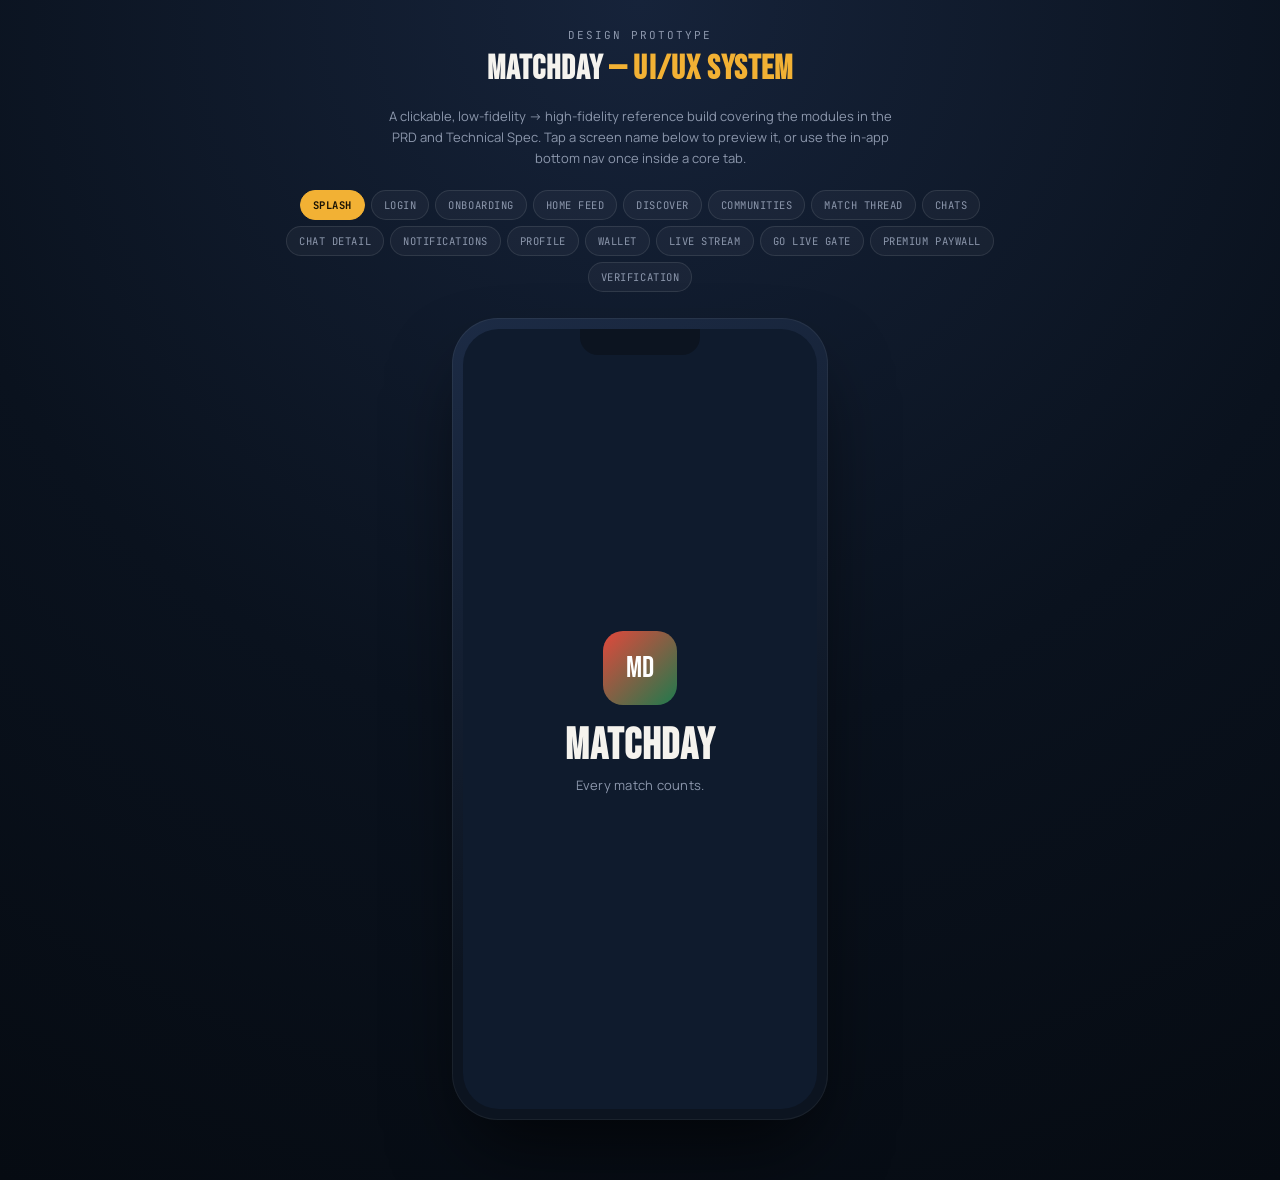
==== index.html @ 2fa208dc "new" ====
<!DOCTYPE html>
<html lang="en">
<head>
<meta charset="UTF-8">
<title>Matchday — UI/UX Prototype</title>
<link rel="stylesheet" href="style.css">

</head>
<body>

<div class="stage-label">Design Prototype</div>
<h1 class="stage-title">MATCHDAY <span>— UI/UX System</span></h1>
<p class="stage-sub">A clickable, low-fidelity → high-fidelity reference build covering the modules in the PRD and Technical Spec. Tap a screen name below to preview it, or use the in-app bottom nav once inside a core tab.</p>

<div class="navigator" id="navigator"></div>

<div class="device">
  <div class="device-screen">
    <div class="notch"></div>

    <!-- ============ SPLASH ============ -->
    <section class="screen active" id="screen-splash" style="align-items:center; justify-content:center; text-align:center;">
      <div style="display:flex;flex-direction:column;align-items:center;gap:14px;">
        <div style="width:74px;height:74px;border-radius:20px;background:linear-gradient(135deg,var(--coral),var(--turf));display:flex;align-items:center;justify-content:center;">
          <span style="font-family:'Bebas Neue';font-size:30px;color:#fff;">MD</span>
        </div>
        <h1 class="h-display" style="font-size:44px;">MATCHDAY</h1>
        <p class="muted" style="margin-top:-10px;font-size:13px;letter-spacing:.02em;">Every match counts.</p>
      </div>
    </section>

    <!-- ============ LOGIN ============ -->
    <section class="screen" id="screen-login">
      <div class="status-bar"><span>9:41</span><span>●●●●  Wi-Fi  100%</span></div>
      <div class="screen-body" style="justify-content:center;display:flex;flex-direction:column;padding-top:60px;">
        <p class="eyebrow">Welcome back</p>
        <h2 class="h-display" style="font-size:32px;margin-bottom:6px;">Log in to<br>your community.</h2>
        <p class="muted" style="font-size:13px;margin-bottom:28px;">Football, friendships, and everything in between.</p>
        <div class="card" style="padding:4px 16px;margin-bottom:12px;display:flex;align-items:center;gap:10px;">
          <span class="muted" style="font-size:13px;">Email</span>
        </div>
        <div class="card" style="padding:4px 16px;margin-bottom:20px;display:flex;align-items:center;gap:10px;">
          <span class="muted" style="font-size:13px;">Password</span>
        </div>
        <button class="btn btn-coral" style="margin-bottom:10px;">Log in</button>
        <button class="btn btn-outline" style="margin-bottom:20px;">
          <svg width="16" height="16" viewBox="0 0 24 24" fill="none"><path d="M21.6 12.23c0-.68-.06-1.36-.18-2H12v3.79h5.4a4.6 4.6 0 0 1-2 3.02v2.5h3.24c1.9-1.75 2.96-4.33 2.96-7.31z" fill="#F2B134"/><path d="M12 22c2.7 0 4.96-.9 6.6-2.44l-3.23-2.5c-.9.6-2.05.96-3.37.96-2.6 0-4.8-1.75-5.58-4.1H3.07v2.58A10 10 0 0 0 12 22z" fill="#eee"/></svg>
          Continue with Google
        </button>
        <p class="muted" style="text-align:center;font-size:12.5px;">New here? <span style="color:var(--gold);font-weight:700;">Create an account</span></p>
      </div>
    </section>

    <!-- ============ ONBOARDING ============ -->
    <section class="screen" id="screen-onboarding">
      <div class="status-bar"><span>9:41</span><span>●●●●  Wi-Fi  100%</span></div>
      <div class="top-header">
        <div style="display:flex;gap:4px;">
          <div style="width:34px;height:3px;border-radius:2px;background:var(--gold);"></div>
          <div style="width:34px;height:3px;border-radius:2px;background:var(--gold);"></div>
          <div style="width:34px;height:3px;border-radius:2px;background:var(--line-strong);"></div>
          <div style="width:34px;height:3px;border-radius:2px;background:var(--line-strong);"></div>
        </div>
        <span class="muted" style="font-size:11px;">Step 2 of 4</span>
      </div>
      <div class="screen-body">
        <p class="eyebrow">Onboarding</p>
        <h2 class="h-display" style="font-size:28px;margin-bottom:16px;">Pick your club.</h2>
        <p class="muted" style="font-size:13px;margin-bottom:18px;">We'll drop you into their community and match your feed to matchday.</p>
        <div style="display:grid;grid-template-columns:repeat(3,1fr);gap:10px;margin-bottom:24px;">
          <div class="card" style="text-align:center;padding:14px 6px;border-color:var(--turf);">
            <div class="avatar" style="width:40px;height:40px;font-size:14px;margin:0 auto 8px;background:linear-gradient(135deg,#E2483C,#7a1a15);">ARS</div>
            <span style="font-size:11.5px;font-weight:700;">Arsenal</span>
          </div>
          <div class="card" style="text-align:center;padding:14px 6px;">
            <div class="avatar" style="width:40px;height:40px;font-size:14px;margin:0 auto 8px;background:linear-gradient(135deg,#2E5FE2,#0e1c4d);">CHE</div>
            <span style="font-size:11.5px;font-weight:700;">Chelsea</span>
          </div>
          <div class="card" style="text-align:center;padding:14px 6px;">
            <div class="avatar" style="width:40px;height:40px;font-size:14px;margin:0 auto 8px;background:linear-gradient(135deg,#F2B134,#7a5a12);">BAR</div>
            <span style="font-size:11.5px;font-weight:700;">Barcelona</span>
          </div>
          <div class="card" style="text-align:center;padding:14px 6px;">
            <div class="avatar" style="width:40px;height:40px;font-size:14px;margin:0 auto 8px;background:linear-gradient(135deg,#8C97AC,#2c3444);">MU</div>
            <span style="font-size:11.5px;font-weight:700;">Man United</span>
          </div>
          <div class="card" style="text-align:center;padding:14px 6px;">
            <div class="avatar" style="width:40px;height:40px;font-size:14px;margin:0 auto 8px;background:linear-gradient(135deg,#2E9C63,#123e27);">RM</div>
            <span style="font-size:11.5px;font-weight:700;">Real Madrid</span>
          </div>
          <div class="card" style="text-align:center;padding:14px 6px;">
            <div class="avatar" style="width:40px;height:40px;font-size:14px;margin:0 auto 8px;background:linear-gradient(135deg,#7a5cff,#241a4d);">MCI</div>
            <span style="font-size:11.5px;font-weight:700;">Man City</span>
          </div>
        </div>
        <p class="eyebrow">Relationship goal</p>
        <div style="display:flex;gap:8px;flex-wrap:wrap;margin-bottom:24px;">
          <span class="chip on">New friends</span>
          <span class="chip">Dating</span>
          <span class="chip">Not sure yet</span>
        </div>
        <button class="btn btn-coral">Continue</button>
      </div>
    </section>

    <!-- ============ HOME FEED ============ -->
    <section class="screen" id="screen-home">
      <div class="status-bar"><span>9:41</span><span>●●●●  Wi-Fi  100%</span></div>
      <div class="top-header">
        <h2 class="h-display" style="font-size:24px;">Home</h2>
        <div style="display:flex;gap:8px;">
          <div class="icon-btn">🔍</div>
          <div class="icon-btn">🔔</div>
        </div>
      </div>
      <div class="screen-body">
        <!-- live scoreboard ticker -->
        <div class="card" style="display:flex;align-items:center;justify-content:space-between;margin-bottom:14px;border-color:var(--turf);">
          <div style="display:flex;align-items:center;gap:10px;">
            <span class="badge-live">● LIVE</span>
            <span style="font-size:12.5px;font-weight:700;">ARS</span>
          </div>
          <span class="scoreboard" style="font-size:20px;color:var(--gold);">2 – 1</span>
          <div style="display:flex;align-items:center;gap:10px;">
            <span style="font-size:12.5px;font-weight:700;">CHE</span>
            <span class="scoreboard muted" style="font-size:11px;">78'</span>
          </div>
        </div>

        <div class="card" style="margin-bottom:12px;">
          <div style="display:flex;gap:10px;align-items:center;margin-bottom:10px;">
            <div class="avatar" style="width:38px;height:38px;font-size:13px;">TB</div>
            <div>
              <div style="font-size:13.5px;font-weight:700;display:flex;align-items:center;gap:5px;">Tega B. <span class="badge-verified">✓</span></div>
              <div class="muted" style="font-size:11px;">Arsenal Fan Zone · 12m</div>
            </div>
          </div>
          <p style="font-size:13.5px;line-height:1.5;margin:0 0 10px;">Saka has been unplayable tonight. That second assist was pure vision 🔥</p>
          <div style="display:flex;gap:16px;color:var(--slate);font-size:12px;">
            <span>♡ 214</span><span>💬 38</span><span>↗ Share</span>
          </div>
        </div>

        <div class="card" style="margin-bottom:12px;">
          <p class="eyebrow" style="color:var(--slate);">Sponsored</p>
          <div style="height:90px;border-radius:10px;background:linear-gradient(135deg,var(--navy-soft),#0c1420);display:flex;align-items:center;justify-content:center;margin-bottom:8px;">
            <span class="muted" style="font-size:11px;">Ad creative</span>
          </div>
          <div style="display:flex;justify-content:space-between;align-items:center;">
            <span style="font-size:12.5px;font-weight:700;">JerseyHub — Matchday kits, 20% off</span>
            <span style="font-size:11px;color:var(--gold);font-weight:700;">Shop →</span>
          </div>
        </div>

        <div class="card">
          <div style="display:flex;gap:10px;align-items:center;margin-bottom:10px;">
            <div class="avatar" style="width:38px;height:38px;font-size:13px;background:linear-gradient(135deg,var(--coral),#5b1512);">PN</div>
            <div>
              <div style="font-size:13.5px;font-weight:700;">Priye N.</div>
              <div class="muted" style="font-size:11px;">Lagos Football Socials · 1h</div>
            </div>
          </div>
          <p style="font-size:13.5px;line-height:1.5;margin:0 0 10px;">Who's up for the watch party Saturday? Dropping the location in the community 👀</p>
          <div style="display:flex;gap:16px;color:var(--slate);font-size:12px;">
            <span>♡ 76</span><span>💬 19</span><span>↗ Share</span>
          </div>
        </div>
      </div>
      <div class="bottom-nav" id="bn-home"></div>
    </section>

    <!-- ============ DISCOVER ============ -->
    <section class="screen" id="screen-discover">
      <div class="status-bar"><span>9:41</span><span>●●●●  Wi-Fi  100%</span></div>
      <div class="top-header">
        <h2 class="h-display" style="font-size:24px;">Discover</h2>
        <div class="icon-btn">⚙︎</div>
      </div>
      <div class="screen-body" style="padding-bottom:110px;">
        <div style="display:flex;gap:8px;overflow-x:auto;margin-bottom:14px;">
          <span class="chip on">Nearby</span>
          <span class="chip">Same club</span>
          <span class="chip">Age 24–30</span>
          <span class="chip">Dating</span>
        </div>
        <div class="card" style="padding:0;overflow:hidden;">
          <div style="height:340px;background:linear-gradient(160deg,#243a5c,#0c1420);position:relative;">
            <div style="position:absolute;top:12px;left:12px;" class="chip on">⚽ Arsenal</div>
            <div style="position:absolute;bottom:0;left:0;right:0;padding:18px;background:linear-gradient(0deg,rgba(0,0,0,.75),transparent);">
              <div style="display:flex;align-items:baseline;gap:6px;">
                <span class="h-display" style="font-size:26px;">Amara, 27</span>
                <span class="badge-verified">✓</span>
              </div>
              <span class="muted" style="font-size:12px;">3km away · Product designer</span>
            </div>
          </div>
          <div style="display:flex;justify-content:space-around;padding:16px;">
            <button style="width:52px;height:52px;border-radius:50%;border:1.5px solid var(--line-strong);background:transparent;color:var(--slate);font-size:20px;">✕</button>
            <button style="width:52px;height:52px;border-radius:50%;border:none;background:var(--gold);color:#1a1305;font-size:20px;">★</button>
            <button style="width:52px;height:52px;border-radius:50%;border:none;background:var(--coral);color:#fff;font-size:20px;">♥</button>
          </div>
        </div>
      </div>
      <div class="bottom-nav" id="bn-discover"></div>
    </section>

    <!-- ============ COMMUNITIES ============ -->
    <section class="screen" id="screen-communities">
      <div class="status-bar"><span>9:41</span><span>●●●●  Wi-Fi  100%</span></div>
      <div class="top-header">
        <h2 class="h-display" style="font-size:24px;">Communities</h2>
        <div class="icon-btn">＋</div>
      </div>
      <div class="screen-body" style="padding-bottom:110px;">
        <div style="display:flex;gap:8px;margin-bottom:14px;">
          <span class="chip on">Football</span>
          <span class="chip">Social</span>
          <span class="chip">My groups</span>
        </div>
        <div class="card" style="display:flex;gap:12px;align-items:center;margin-bottom:10px;">
          <div class="avatar" style="width:46px;height:46px;font-size:15px;background:linear-gradient(135deg,#E2483C,#5b1512);">ARS</div>
          <div style="flex:1;">
            <div style="font-weight:700;font-size:13.5px;">Arsenal Fan Zone</div>
            <div class="muted scoreboard" style="font-size:11px;">128,402 members</div>
          </div>
          <span class="chip on" style="padding:6px 12px;font-size:11px;">Joined</span>
        </div>
        <div class="card" style="display:flex;gap:12px;align-items:center;margin-bottom:10px;">
          <div class="avatar" style="width:46px;height:46px;font-size:15px;background:linear-gradient(135deg,var(--turf),#123e27);">LFS</div>
          <div style="flex:1;">
            <div style="font-weight:700;font-size:13.5px;">Lagos Football Socials</div>
            <div class="muted scoreboard" style="font-size:11px;">9,873 members</div>
          </div>
          <span class="chip" style="padding:6px 12px;font-size:11px;">Join</span>
        </div>
        <div class="card" style="display:flex;gap:12px;align-items:center;">
          <div class="avatar" style="width:46px;height:46px;font-size:15px;background:linear-gradient(135deg,#7a5cff,#241a4d);">PRD</div>
          <div style="flex:1;">
            <div style="font-weight:700;font-size:13.5px;">Predictions League 🔒</div>
            <div class="muted scoreboard" style="font-size:11px;">Private · 2,110 members</div>
          </div>
          <span class="chip" style="padding:6px 12px;font-size:11px;">Request</span>
        </div>
      </div>
      <div class="bottom-nav" id="bn-communities"></div>
    </section>

    <!-- ============ COMMUNITY / MATCH THREAD ============ -->
    <section class="screen" id="screen-community-page">
      <div class="status-bar"><span>9:41</span><span>●●●●  Wi-Fi  100%</span></div>
      <div class="screen-body" style="padding-top:8px;">
        <div style="display:flex;align-items:center;gap:8px;margin-bottom:14px;">
          <div class="icon-btn">←</div>
          <span class="h-display" style="font-size:20px;">Arsenal Fan Zone</span>
        </div>
        <div class="card" style="margin-bottom:14px;">
          <p class="eyebrow">Match thread</p>
          <div style="display:flex;justify-content:space-between;align-items:center;margin:8px 0 14px;">
            <span style="font-weight:700;">Arsenal</span>
            <span class="scoreboard" style="font-size:24px;color:var(--gold);">2–1</span>
            <span style="font-weight:700;">Chelsea</span>
          </div>
          <div class="chip" style="width:100%;text-align:center;padding:10px;background:transparent;border-style:dashed;">🎟 Betting — Coming soon</div>
        </div>
        <p class="eyebrow">Predict the next goal</p>
        <div class="card" style="margin-bottom:14px;">
          <div style="display:flex;justify-content:space-between;font-size:12.5px;margin-bottom:8px;"><span>Saka</span><span class="scoreboard">61%</span></div>
          <div style="height:6px;background:var(--line);border-radius:4px;overflow:hidden;margin-bottom:12px;"><div style="width:61%;height:100%;background:var(--turf-light);"></div></div>
          <div style="display:flex;justify-content:space-between;font-size:12.5px;margin-bottom:8px;"><span>Ødegaard</span><span class="scoreboard">39%</span></div>
          <div style="height:6px;background:var(--line);border-radius:4px;overflow:hidden;"><div style="width:39%;height:100%;background:var(--slate-dim);"></div></div>
        </div>
        <p class="eyebrow">Player ratings</p>
        <div class="card" style="display:flex;justify-content:space-between;align-items:center;">
          <span style="font-size:13px;font-weight:700;">Bukayo Saka</span>
          <span class="scoreboard" style="color:var(--gold);font-size:16px;">9.1</span>
        </div>
      </div>
    </section>

    <!-- ============ CHATS LIST ============ -->
    <section class="screen" id="screen-chats">
      <div class="status-bar"><span>9:41</span><span>●●●●  Wi-Fi  100%</span></div>
      <div class="top-header"><h2 class="h-display" style="font-size:24px;">Chats</h2><div class="icon-btn">✎</div></div>
      <div class="screen-body" style="padding-bottom:110px;">
        <div style="display:flex;gap:10px;align-items:center;padding:10px 0;border-bottom:1px solid var(--line);">
          <div class="avatar" style="width:44px;height:44px;font-size:14px;background:linear-gradient(135deg,var(--coral),#5b1512);">AM</div>
          <div style="flex:1;">
            <div style="font-weight:700;font-size:13.5px;">Amara</div>
            <div class="muted" style="font-size:12px;">Haha okay, see you at the watch party 😂</div>
          </div>
          <span class="muted" style="font-size:10.5px;">2m</span>
        </div>
        <div style="display:flex;gap:10px;align-items:center;padding:10px 0;border-bottom:1px solid var(--line);">
          <div class="avatar" style="width:44px;height:44px;font-size:14px;">TB</div>
          <div style="flex:1;">
            <div style="font-weight:700;font-size:13.5px;">Tega B.</div>
            <div class="muted" style="font-size:12px;">🎤 Voice note · 0:14</div>
          </div>
          <span class="muted" style="font-size:10.5px;">1h</span>
        </div>
        <div style="display:flex;gap:10px;align-items:center;padding:10px 0;">
          <div class="avatar" style="width:44px;height:44px;font-size:14px;background:linear-gradient(135deg,var(--turf),#123e27);">LFS</div>
          <div style="flex:1;">
            <div style="font-weight:700;font-size:13.5px;">Lagos Football Socials</div>
            <div class="muted" style="font-size:12px;">Priye: Dropping the location now</div>
          </div>
          <span class="muted" style="font-size:10.5px;">3h</span>
        </div>
      </div>
      <div class="bottom-nav" id="bn-chats"></div>
    </section>

    <!-- ============ CHAT DETAIL ============ -->
    <section class="screen" id="screen-chat-detail">
      <div class="status-bar"><span>9:41</span><span>●●●●  Wi-Fi  100%</span></div>
      <div class="top-header">
        <div style="display:flex;align-items:center;gap:8px;">
          <div class="icon-btn">←</div>
          <div class="avatar" style="width:32px;height:32px;font-size:11px;background:linear-gradient(135deg,var(--coral),#5b1512);">AM</div>
          <span style="font-weight:700;font-size:13.5px;">Amara</span>
        </div>
        <span class="chip" style="font-size:10px;padding:5px 9px;">⏳ Deletes in 7d</span>
      </div>
      <div class="screen-body" style="display:flex;flex-direction:column;gap:8px;">
        <div style="align-self:flex-start;max-width:75%;background:var(--navy-card);padding:10px 13px;border-radius:14px 14px 14px 3px;font-size:13px;">Are you coming to the watch party Saturday?</div>
        <div style="align-self:flex-end;max-width:75%;background:var(--coral);padding:10px 13px;border-radius:14px 14px 3px 14px;font-size:13px;">Wouldn't miss it 😄 what time?</div>
        <div style="align-self:flex-start;max-width:75%;background:var(--navy-card);padding:10px 13px;border-radius:14px 14px 14px 3px;font-size:13px;">Kickoff's 4pm, come by 3:30</div>
        <div style="align-self:flex-end;max-width:75%;background:var(--coral);padding:10px 13px;border-radius:14px 14px 3px 14px;font-size:13px;">Haha okay, see you at the watch party 😂</div>
      </div>
      <div style="display:flex;gap:8px;align-items:center;padding:10px 16px 18px;border-top:1px solid var(--line);">
        <div class="icon-btn">🎤</div>
        <div class="icon-btn">GIF</div>
        <div style="flex:1;background:var(--navy-card);border-radius:100px;padding:10px 16px;font-size:12.5px;color:var(--slate);">Message...</div>
        <div class="icon-btn" style="background:var(--coral);border-color:var(--coral);">➤</div>
      </div>
    </section>

    <!-- ============ NOTIFICATIONS ============ -->
    <section class="screen" id="screen-notifications">
      <div class="status-bar"><span>9:41</span><span>●●●●  Wi-Fi  100%</span></div>
      <div class="top-header"><h2 class="h-display" style="font-size:24px;">Notifications</h2></div>
      <div class="screen-body">
        <div style="display:flex;gap:12px;padding:10px 0;border-bottom:1px solid var(--line);align-items:center;">
          <div style="width:34px;height:34px;border-radius:50%;background:rgba(226,72,60,.15);display:flex;align-items:center;justify-content:center;">♥</div>
          <p style="font-size:13px;margin:0;"><b>Priye N.</b> and 12 others liked your post</p>
        </div>
        <div style="display:flex;gap:12px;padding:10px 0;border-bottom:1px solid var(--line);align-items:center;">
          <div style="width:34px;height:34px;border-radius:50%;background:rgba(242,177,52,.15);display:flex;align-items:center;justify-content:center;">★</div>
          <p style="font-size:13px;margin:0;">It's a <b>Match!</b> You and Amara liked each other</p>
        </div>
        <div style="display:flex;gap:12px;padding:10px 0;border-bottom:1px solid var(--line);align-items:center;">
          <div style="width:34px;height:34px;border-radius:50%;background:rgba(46,156,99,.15);display:flex;align-items:center;justify-content:center;">＋</div>
          <p style="font-size:13px;margin:0;"><b>Tega B.</b> started following you</p>
        </div>
        <div style="display:flex;gap:12px;padding:10px 0;align-items:center;">
          <div style="width:34px;height:34px;border-radius:50%;background:rgba(140,151,172,.15);display:flex;align-items:center;justify-content:center;">💬</div>
          <p style="font-size:13px;margin:0;"><b>Lagos Football Socials</b> — new message</p>
        </div>
      </div>
      <div class="bottom-nav" id="bn-notifications-x" style="display:none;"></div>
    </section>

    <!-- ============ PROFILE ============ -->
    <section class="screen" id="screen-profile">
      <div class="status-bar"><span>9:41</span><span>●●●●  Wi-Fi  100%</span></div>
      <div class="top-header"><h2 class="h-display" style="font-size:24px;">Profile</h2><div class="icon-btn">⚙︎</div></div>
      <div class="screen-body" style="padding-bottom:110px;">
        <div style="display:flex;flex-direction:column;align-items:center;text-align:center;margin-bottom:16px;">
          <div class="avatar" style="width:84px;height:84px;font-size:26px;background:linear-gradient(135deg,var(--coral),var(--turf));margin-bottom:10px;">TB</div>
          <div style="display:flex;align-items:center;gap:6px;">
            <span class="h-display" style="font-size:24px;">Tega B.</span>
            <span class="badge-verified">✓</span>
          </div>
          <span class="muted" style="font-size:12.5px;">Arsenal · Lagos, NG</span>
        </div>
        <div style="display:flex;justify-content:space-around;margin-bottom:18px;">
          <div style="text-align:center;"><div class="scoreboard" style="font-size:19px;color:var(--gold);">6,240</div><div class="muted" style="font-size:10.5px;">FOLLOWERS</div></div>
          <div style="text-align:center;"><div class="scoreboard" style="font-size:19px;">312</div><div class="muted" style="font-size:10.5px;">FOLLOWING</div></div>
          <div style="text-align:center;"><div class="scoreboard" style="font-size:19px;">148</div><div class="muted" style="font-size:10.5px;">POSTS</div></div>
        </div>
        <div class="card" style="margin-bottom:10px;display:flex;justify-content:space-between;align-items:center;">
          <span style="font-size:12.5px;">Creator status</span>
          <span class="chip on" style="font-size:11px;">Earning · 40% tier</span>
        </div>
        <button class="btn btn-outline" style="margin-bottom:10px;">Edit profile</button>
        <button class="btn btn-gold">Go live</button>
      </div>
      <div class="bottom-nav" id="bn-profile"></div>
    </section>

    <!-- ============ WALLET ============ -->
    <section class="screen" id="screen-wallet">
      <div class="status-bar"><span>9:41</span><span>●●●●  Wi-Fi  100%</span></div>
      <div class="screen-body" style="padding-top:8px;padding-bottom:110px;">
        <div style="display:flex;align-items:center;gap:8px;margin-bottom:14px;">
          <div class="icon-btn">←</div>
          <span class="h-display" style="font-size:20px;">Wallet</span>
        </div>
        <div class="card" style="text-align:center;background:linear-gradient(135deg,var(--navy-card),#0c1420);margin-bottom:16px;">
          <p class="eyebrow">Coin balance</p>
          <div class="scoreboard" style="font-size:34px;color:var(--gold);">1,240</div>
          <p class="muted" style="font-size:11.5px;">≈ $12.40 spend value</p>
        </div>
        <p class="eyebrow">Buy coins — priced in USD</p>
        <div style="display:grid;grid-template-columns:1fr 1fr;gap:10px;margin-bottom:18px;">
          <div class="card" style="text-align:center;padding:14px 8px;"><div style="font-size:13px;font-weight:700;">Cowries</div><div class="scoreboard" style="color:var(--gold);font-size:16px;">$5</div></div>
          <div class="card" style="text-align:center;padding:14px 8px;"><div style="font-size:13px;font-weight:700;">Euro</div><div class="scoreboard" style="color:var(--gold);font-size:16px;">$10</div></div>
          <div class="card" style="text-align:center;padding:14px 8px;"><div style="font-size:13px;font-weight:700;">USD</div><div class="scoreboard" style="color:var(--gold);font-size:16px;">$15</div></div>
          <div class="card" style="text-align:center;padding:14px 8px;"><div style="font-size:13px;font-weight:700;">GBP</div><div class="scoreboard" style="color:var(--gold);font-size:16px;">$20</div></div>
        </div>
        <p class="eyebrow">Recent activity</p>
        <div style="display:flex;justify-content:space-between;font-size:12.5px;padding:8px 0;border-bottom:1px solid var(--line);"><span>Sent 🐐 Goat to @amara</span><span class="muted">-500</span></div>
        <div style="display:flex;justify-content:space-between;font-size:12.5px;padding:8px 0;border-bottom:1px solid var(--line);"><span>Purchased GBP pack</span><span style="color:var(--turf-light);">+2,000</span></div>
        <div style="display:flex;justify-content:space-between;font-size:12.5px;padding:8px 0;"><span>Sent 🐏 Ram to @tega</span><span class="muted">-1,000</span></div>
      </div>
      <div class="bottom-nav" id="bn-wallet" style="display:none;"></div>
    </section>

    <!-- ============ LIVE ============ -->
    <section class="screen" id="screen-live" style="background:#05090f;">
      <div style="position:relative;height:100%;background:radial-gradient(circle at 50% 20%, #1c3a2a 0%, #05090f 65%);">
        <div class="status-bar" style="position:relative;z-index:5;"><span>9:41</span><span>●●●●  Wi-Fi  100%</span></div>
        <div class="top-header" style="position:relative;z-index:5;">
          <div style="display:flex;align-items:center;gap:8px;">
            <span class="badge-live">● LIVE</span>
            <span class="scoreboard" style="font-size:12px;">👁 3,204</span>
          </div>
          <div class="icon-btn">✕</div>
        </div>
        <div style="position:absolute;bottom:120px;left:16px;display:flex;flex-direction:column;gap:6px;max-width:70%;">
          <div style="background:rgba(15,27,45,.55);backdrop-filter:blur(2px);padding:6px 10px;border-radius:10px;font-size:11.5px;">Amara sent 🐐 Goat</div>
          <div style="background:rgba(15,27,45,.55);padding:6px 10px;border-radius:10px;font-size:11.5px;">Priye: LETS GOOO 🔥</div>
          <div style="background:rgba(15,27,45,.55);padding:6px 10px;border-radius:10px;font-size:11.5px;">Tega sent 🦁 Lion</div>
        </div>
        <div style="position:absolute;bottom:0;left:0;right:0;padding:14px 16px 20px;background:linear-gradient(0deg,#05090f 40%, transparent);">
          <div style="display:flex;align-items:center;gap:8px;margin-bottom:12px;">
            <div class="avatar" style="width:30px;height:30px;font-size:11px;">TB</div>
            <span style="font-size:12.5px;font-weight:700;">Tega B. — Matchday reactions</span>
          </div>
          <div style="display:flex;gap:8px;justify-content:space-between;">
            <div class="card" style="flex:1;text-align:center;padding:8px 4px;"><div style="font-size:18px;">🐐</div><div class="scoreboard" style="font-size:11px;color:var(--gold);">$50</div></div>
            <div class="card" style="flex:1;text-align:center;padding:8px 4px;"><div style="font-size:18px;">🐏</div><div class="scoreboard" style="font-size:11px;color:var(--gold);">$100</div></div>
            <div class="card" style="flex:1;text-align:center;padding:8px 4px;"><div style="font-size:18px;">🐯</div><div class="scoreboard" style="font-size:11px;color:var(--gold);">$200</div></div>
            <div class="card" style="flex:1;text-align:center;padding:8px 4px;"><div style="font-size:18px;">🦁</div><div class="scoreboard" style="font-size:11px;color:var(--gold);">$500</div></div>
          </div>
        </div>
      </div>
    </section>

    <!-- ============ GO LIVE GATE ============ -->
    <section class="screen" id="screen-golive-gate" style="align-items:center;justify-content:center;text-align:center;">
      <div class="status-bar" style="position:absolute;top:0;width:100%;"><span>9:41</span><span>●●●●  Wi-Fi  100%</span></div>
      <div style="padding:0 30px;display:flex;flex-direction:column;align-items:center;">
        <div style="width:64px;height:64px;border-radius:50%;background:rgba(242,177,52,.12);display:flex;align-items:center;justify-content:center;font-size:26px;margin-bottom:16px;">🔒</div>
        <h2 class="h-display" style="font-size:26px;margin-bottom:8px;">Go live at 1,000 followers</h2>
        <p class="muted" style="font-size:13px;margin-bottom:18px;">You're at 640. Keep building your community — streaming unlocks automatically.</p>
        <div style="width:100%;height:8px;background:var(--line);border-radius:4px;overflow:hidden;margin-bottom:8px;"><div style="width:64%;height:100%;background:var(--gold);"></div></div>
        <div style="display:flex;justify-content:space-between;width:100%;font-size:11px;" class="muted scoreboard"><span>640</span><span>1,000</span></div>
      </div>
    </section>

    <!-- ============ PREMIUM PAYWALL ============ -->
    <section class="screen" id="screen-premium">
      <div class="status-bar"><span>9:41</span><span>●●●●  Wi-Fi  100%</span></div>
      <div class="screen-body" style="padding-top:8px;">
        <div style="display:flex;align-items:center;gap:8px;margin-bottom:18px;">
          <div class="icon-btn">✕</div>
        </div>
        <div style="text-align:center;margin-bottom:22px;">
          <div style="width:56px;height:56px;border-radius:16px;background:linear-gradient(135deg,var(--gold),#7a5a12);display:flex;align-items:center;justify-content:center;font-size:24px;margin:0 auto 12px;">★</div>
          <h2 class="h-display" style="font-size:28px;">Go Premium</h2>
          <p class="muted" style="font-size:13px;">Browse freely. Connect faster.</p>
        </div>
        <div class="card" style="margin-bottom:10px;display:flex;gap:12px;align-items:center;">
          <span style="font-size:18px;">🕶</span>
          <div><div style="font-weight:700;font-size:13px;">Browse anonymously</div><div class="muted" style="font-size:11.5px;">Visit profiles without showing up in visitors</div></div>
        </div>
        <div class="card" style="margin-bottom:10px;display:flex;gap:12px;align-items:center;">
          <span style="font-size:18px;">☎</span>
          <div><div style="font-weight:700;font-size:13px;">See contact info</div><div class="muted" style="font-size:11.5px;">View phone number and email</div></div>
        </div>
        <div class="card" style="margin-bottom:22px;display:flex;gap:12px;align-items:center;">
          <span style="font-size:18px;">✓</span>
          <div><div style="font-weight:700;font-size:13px;">Verification badge</div><div class="muted" style="font-size:11.5px;">Included while your plan is active</div></div>
        </div>
        <button class="btn btn-gold" style="margin-bottom:10px;">Upgrade — $9.99/mo</button>
        <p class="muted" style="text-align:center;font-size:11px;">Cancel anytime. Renews monthly.</p>
      </div>
    </section>

    <!-- ============ VERIFICATION ============ -->
    <section class="screen" id="screen-verification">
      <div class="status-bar"><span>9:41</span><span>●●●●  Wi-Fi  100%</span></div>
      <div class="screen-body" style="padding-top:8px;">
        <div style="display:flex;align-items:center;gap:8px;margin-bottom:18px;">
          <div class="icon-btn">←</div>
          <span class="h-display" style="font-size:20px;">Verification</span>
        </div>
        <div class="card" style="margin-bottom:16px;">
          <p class="eyebrow">Earn it free</p>
          <p style="font-size:13px;margin:0 0 10px;">Reach 20,000 followers and we'll verify your profile automatically.</p>
          <div style="height:8px;background:var(--line);border-radius:4px;overflow:hidden;margin-bottom:6px;"><div style="width:31%;height:100%;background:var(--turf-light);"></div></div>
          <div class="muted scoreboard" style="font-size:11px;">6,240 / 20,000</div>
        </div>
        <div class="divider"></div>
        <div class="card">
          <p class="eyebrow">Or get it now</p>
          <p style="font-size:13px;margin:0 0 14px;">Skip the wait with paid verification, billed monthly. Cancels automatically once you hit 20,000 followers.</p>
          <button class="btn btn-turf">Verify now — billed monthly</button>
        </div>
      </div>
    </section>

  </div>
</div>

<script src="script.js"></script>

</body>
</html>
---- style.css ----
@import url('https://fonts.googleapis.com/css2?family=Bebas+Neue&family=Manrope:wght@400;500;600;700;800&family=JetBrains+Mono:wght@500;600;700&display=swap');

:root{
  --navy:#0F1B2D;
  --navy-soft:#16233A;
  --navy-card:#1B2A42;
  --turf:#1F7A4D;
  --turf-light:#2E9C63;
  --gold:#F2B134;
  --coral:#E2483C;
  --chalk:#F5F3EE;
  --slate:#8C97AC;
  --slate-dim:#5E6B82;
  --line:rgba(245,243,238,0.10);
  --line-strong:rgba(245,243,238,0.18);
}
*{box-sizing:border-box; -webkit-tap-highlight-color:transparent;}
html,body{margin:0;padding:0;}
body{
  background:radial-gradient(circle at 50% 0%, #16233A 0%, #0A121E 55%, #060B12 100%);
  min-height:100vh;
  font-family:'Manrope',sans-serif;
  color:var(--chalk);
  display:flex;
  flex-direction:column;
  align-items:center;
  padding:28px 12px 60px;
}
.stage-label{
  font-family:'JetBrains Mono',monospace;
  font-size:11px;
  letter-spacing:.18em;
  text-transform:uppercase;
  color:var(--slate);
  margin-bottom:6px;
}
.stage-title{
  font-family:'Bebas Neue',sans-serif;
  font-size:34px;
  letter-spacing:.03em;
  color:var(--chalk);
  margin:0 0 4px;
}
.stage-title span{color:var(--gold);}
.stage-sub{
  font-size:13px;
  color:var(--slate);
  max-width:520px;
  text-align:center;
  line-height:1.6;
  margin-bottom:22px;
}

/* ---- Prototype navigator ---- */
.navigator{
  display:flex;
  flex-wrap:wrap;
  justify-content:center;
  gap:6px;
  max-width:760px;
  margin-bottom:26px;
}
.nav-pill{
  font-family:'JetBrains Mono',monospace;
  font-size:10.5px;
  letter-spacing:.05em;
  text-transform:uppercase;
  color:var(--slate);
  background:rgba(245,243,238,0.04);
  border:1px solid var(--line);
  padding:7px 12px;
  border-radius:100px;
  cursor:pointer;
  transition:all .15s ease;
  white-space:nowrap;
}
.nav-pill:hover{border-color:var(--line-strong); color:var(--chalk);}
.nav-pill.active{
  background:var(--gold);
  border-color:var(--gold);
  color:#1a1305;
  font-weight:700;
}

/* ---- Device frame ---- */
.device{
  width:376px;
  background:linear-gradient(160deg,#1c2b45,#0c1420 70%);
  border-radius:46px;
  padding:11px;
  box-shadow:0 40px 80px -20px rgba(0,0,0,.7), 0 0 0 1px rgba(245,243,238,.06) inset;
}
.device-screen{
  position:relative;
  width:100%;
  height:780px;
  background:var(--navy);
  border-radius:36px;
  overflow:hidden;
}
.notch{
  position:absolute; top:0; left:50%; transform:translateX(-50%);
  width:120px; height:26px; background:#0c1420; border-radius:0 0 18px 18px; z-index:50;
}
.status-bar{
  display:flex; justify-content:space-between; align-items:center;
  padding:14px 24px 6px; font-family:'JetBrains Mono',monospace; font-size:12px; color:var(--chalk);
  position:relative; z-index:10;
}

/* ---- screens ---- */
.screen{ display:none; height:100%; flex-direction:column; }
.screen.active{ display:flex; }
.screen-body{
  flex:1; overflow-y:auto; padding:4px 18px 90px;
}
.screen-body::-webkit-scrollbar{width:0;}

/* ---- typography helpers ---- */
.h-display{ font-family:'Bebas Neue',sans-serif; letter-spacing:.02em; color:var(--chalk); margin:0; }
.eyebrow{
  font-family:'JetBrains Mono',monospace; font-size:10px; letter-spacing:.18em; text-transform:uppercase; color:var(--gold); margin:0 0 4px;
}
.muted{ color:var(--slate); }
.scoreboard{
  font-family:'JetBrains Mono',monospace; font-weight:700; letter-spacing:.02em;
}

/* ---- buttons & chips ---- */
.btn{
  display:flex; align-items:center; justify-content:center; gap:8px;
  font-family:'Manrope',sans-serif; font-weight:700; font-size:14.5px;
  padding:14px 18px; border-radius:14px; border:none; cursor:pointer; width:100%;
}
.btn-coral{ background:var(--coral); color:#fff; }
.btn-gold{ background:var(--gold); color:#1a1305; }
.btn-outline{ background:transparent; border:1.5px solid var(--line-strong); color:var(--chalk); }
.btn-turf{ background:var(--turf); color:#eafff2; }
.chip{
  font-size:12.5px; font-weight:600; padding:8px 14px; border-radius:100px;
  border:1.3px solid var(--line-strong); color:var(--slate); background:rgba(245,243,238,.03);
  white-space:nowrap;
}
.chip.on{ background:var(--turf); border-color:var(--turf); color:#eafff2; }

/* ---- card ---- */
.card{
  background:var(--navy-card); border:1px solid var(--line); border-radius:18px; padding:16px;
}

/* ---- bottom nav ---- */
.bottom-nav{
  position:absolute; bottom:0; left:0; right:0;
  display:flex; justify-content:space-around; align-items:center;
  padding:10px 6px 20px; background:linear-gradient(180deg, rgba(15,27,45,0) 0%, #0F1B2D 30%);
  border-top:1px solid var(--line); z-index:20;
}
.nav-item{ display:flex; flex-direction:column; align-items:center; gap:4px; color:var(--slate-dim); cursor:pointer; }
.nav-item.on{ color:var(--gold); }
.nav-item svg{ width:22px; height:22px; }
.nav-item span{ font-size:9.5px; font-family:'JetBrains Mono',monospace; letter-spacing:.04em; text-transform:uppercase; }

/* ---- misc components ---- */
.divider{ height:1px; background:var(--line); margin:16px 0; border:none; }
.avatar{ border-radius:50%; background:linear-gradient(135deg,var(--turf),var(--navy-soft)); display:flex; align-items:center; justify-content:center; font-family:'Bebas Neue',sans-serif; color:#eafff2; flex-shrink:0; }
.badge-live{ background:var(--coral); color:#fff; font-family:'JetBrains Mono',monospace; font-size:10px; font-weight:700; letter-spacing:.05em; padding:3px 8px; border-radius:6px; display:flex; align-items:center; gap:4px;}
.badge-verified{ display:inline-flex; align-items:center; justify-content:center; width:16px; height:16px; background:var(--turf-light); border-radius:50%; }
.top-header{ padding:6px 18px 12px; display:flex; align-items:center; justify-content:space-between; }
.icon-btn{ width:34px; height:34px; border-radius:10px; background:rgba(245,243,238,.05); display:flex; align-items:center; justify-content:center; border:1px solid var(--line); }
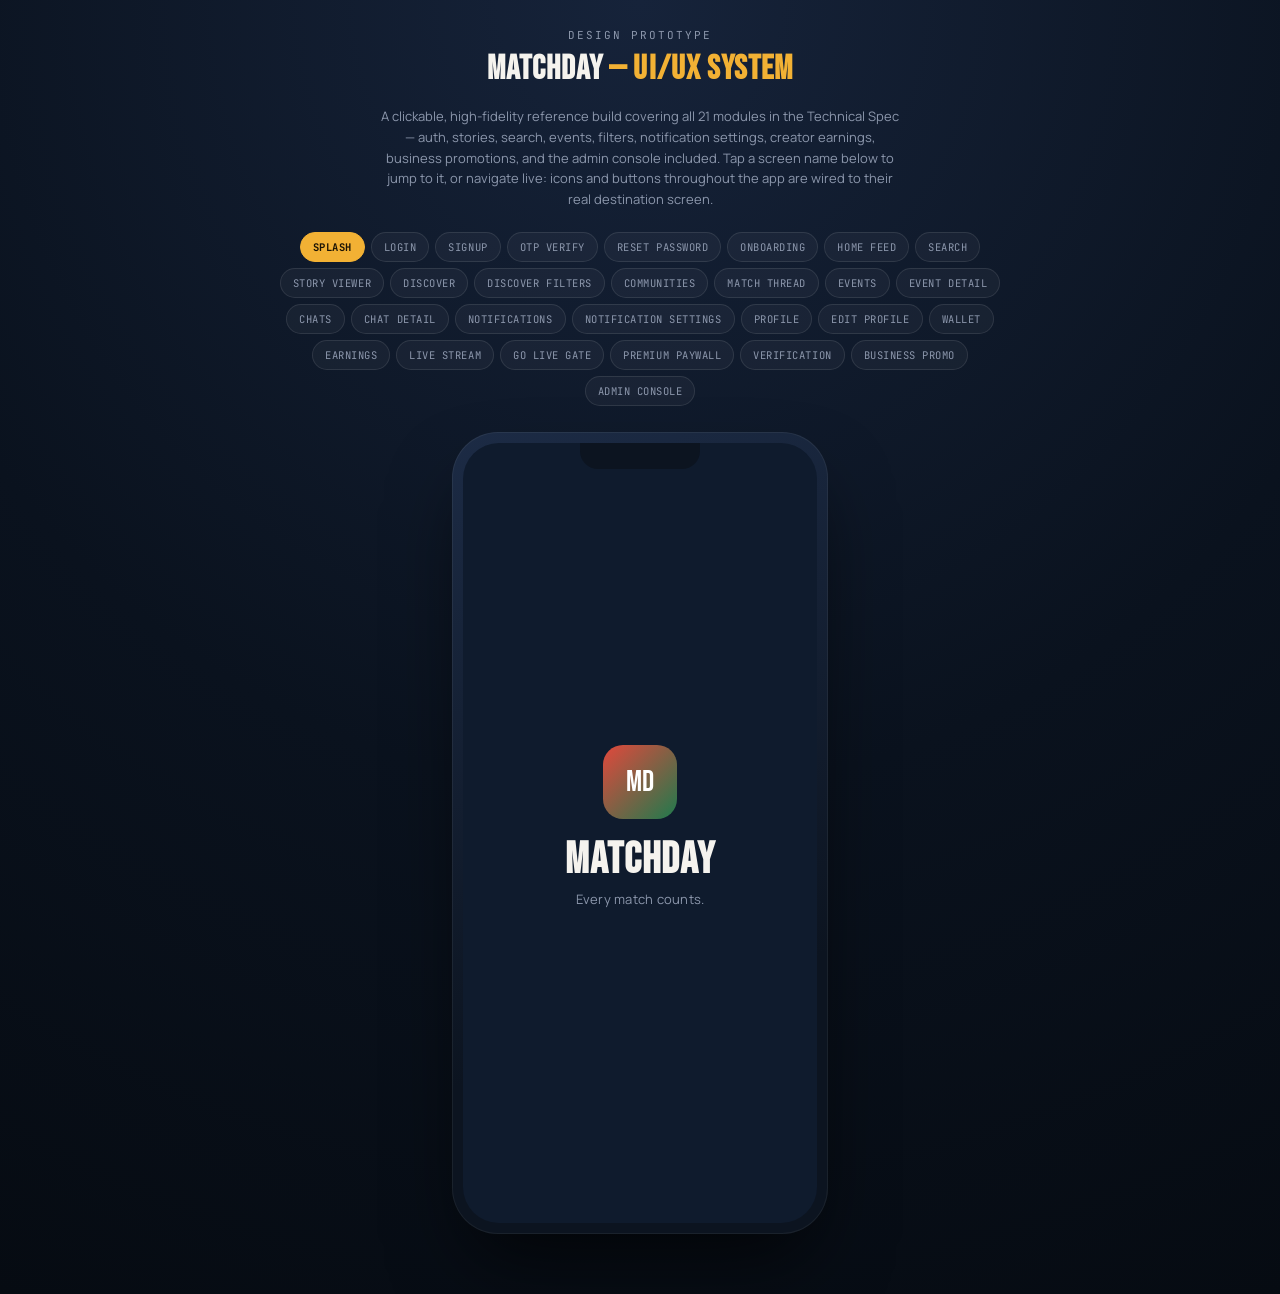
==== commit e47665cd: "new changes" ====
--- a/index.html
+++ b/index.html
@@ -10,7 +10,7 @@
 
 <div class="stage-label">Design Prototype</div>
 <h1 class="stage-title">MATCHDAY <span>— UI/UX System</span></h1>
-<p class="stage-sub">A clickable, low-fidelity → high-fidelity reference build covering the modules in the PRD and Technical Spec. Tap a screen name below to preview it, or use the in-app bottom nav once inside a core tab.</p>
+<p class="stage-sub">A clickable, high-fidelity reference build covering all 21 modules in the Technical Spec — auth, stories, search, events, filters, notification settings, creator earnings, business promotions, and the admin console included. Tap a screen name below to jump to it, or navigate live: icons and buttons throughout the app are wired to their real destination screen.</p>
 
 <div class="navigator" id="navigator"></div>
 
@@ -42,12 +42,63 @@
         <div class="card" style="padding:4px 16px;margin-bottom:20px;display:flex;align-items:center;gap:10px;">
           <span class="muted" style="font-size:13px;">Password</span>
         </div>
-        <button class="btn btn-coral" style="margin-bottom:10px;">Log in</button>
-        <button class="btn btn-outline" style="margin-bottom:20px;">
+        <button class="btn btn-coral" style="margin-bottom:10px;" onclick="showScreen('screen-onboarding')">Log in</button>
+        <button class="btn btn-outline" style="margin-bottom:16px;">
           <svg width="16" height="16" viewBox="0 0 24 24" fill="none"><path d="M21.6 12.23c0-.68-.06-1.36-.18-2H12v3.79h5.4a4.6 4.6 0 0 1-2 3.02v2.5h3.24c1.9-1.75 2.96-4.33 2.96-7.31z" fill="#F2B134"/><path d="M12 22c2.7 0 4.96-.9 6.6-2.44l-3.23-2.5c-.9.6-2.05.96-3.37.96-2.6 0-4.8-1.75-5.58-4.1H3.07v2.58A10 10 0 0 0 12 22z" fill="#eee"/></svg>
           Continue with Google
         </button>
-        <p class="muted" style="text-align:center;font-size:12.5px;">New here? <span style="color:var(--gold);font-weight:700;">Create an account</span></p>
+        <p class="muted" style="text-align:center;font-size:12px;margin-bottom:6px;cursor:pointer;" onclick="showScreen('screen-reset-password')">Forgot password?</p>
+        <p class="muted" style="text-align:center;font-size:12.5px;">New here? <span style="color:var(--gold);font-weight:700;cursor:pointer;" onclick="showScreen('screen-signup')">Create an account</span></p>
+      </div>
+    </section>
+
+    <!-- ============ SIGNUP ============ -->
+    <section class="screen" id="screen-signup">
+      <div class="status-bar"><span>9:41</span><span>●●●●  Wi-Fi  100%</span></div>
+      <div class="top-header"><div class="icon-btn" onclick="showScreen('screen-login')">←</div></div>
+      <div class="screen-body" style="padding-top:8px;">
+        <p class="eyebrow">Join Matchday</p>
+        <h2 class="h-display" style="font-size:30px;margin-bottom:6px;">Create your<br>account.</h2>
+        <p class="muted" style="font-size:13px;margin-bottom:22px;">You must be 18+ to join Matchday.</p>
+        <div class="field"><label>Full name</label><span class="val placeholder">Your name</span></div>
+        <div class="field"><label>Email</label><span class="val placeholder">you@email.com</span></div>
+        <div class="field"><label>Password</label><span class="val placeholder">••••••••</span></div>
+        <div class="field"><label>Date of birth</label><span class="val placeholder">DD / MM / YYYY</span></div>
+        <button class="btn btn-coral" style="margin-bottom:10px;" onclick="showScreen('screen-otp')">Create account</button>
+        <p class="muted" style="text-align:center;font-size:11px;">By continuing you agree to our Terms & Privacy Policy.</p>
+      </div>
+    </section>
+
+    <!-- ============ OTP VERIFICATION ============ -->
+    <section class="screen" id="screen-otp" style="align-items:center;justify-content:center;text-align:center;">
+      <div class="status-bar" style="position:absolute;top:0;width:100%;"><span>9:41</span><span>●●●●  Wi-Fi  100%</span></div>
+      <div style="padding:0 30px;display:flex;flex-direction:column;align-items:center;">
+        <div style="width:60px;height:60px;border-radius:50%;background:rgba(46,156,99,.12);display:flex;align-items:center;justify-content:center;font-size:24px;margin-bottom:16px;">✉</div>
+        <h2 class="h-display" style="font-size:26px;margin-bottom:8px;">Verify your email</h2>
+        <p class="muted" style="font-size:13px;margin-bottom:22px;">Enter the 6-digit code we sent to you@email.com</p>
+        <div style="display:flex;gap:8px;margin-bottom:22px;">
+          <div class="field" style="width:38px;text-align:center;padding:10px 0;margin:0;">2</div>
+          <div class="field" style="width:38px;text-align:center;padding:10px 0;margin:0;">4</div>
+          <div class="field" style="width:38px;text-align:center;padding:10px 0;margin:0;">8</div>
+          <div class="field" style="width:38px;text-align:center;padding:10px 0;margin:0;">1</div>
+          <div class="field" style="width:38px;text-align:center;padding:10px 0;margin:0;color:var(--slate);">·</div>
+          <div class="field" style="width:38px;text-align:center;padding:10px 0;margin:0;color:var(--slate);">·</div>
+        </div>
+        <button class="btn btn-turf" style="margin-bottom:14px;" onclick="showScreen('screen-onboarding')">Verify & continue</button>
+        <p class="muted" style="font-size:12px;">Didn't get it? <span style="color:var(--gold);font-weight:700;">Resend code</span></p>
+      </div>
+    </section>
+
+    <!-- ============ PASSWORD RESET ============ -->
+    <section class="screen" id="screen-reset-password">
+      <div class="status-bar"><span>9:41</span><span>●●●●  Wi-Fi  100%</span></div>
+      <div class="top-header"><div class="icon-btn" onclick="showScreen('screen-login')">←</div></div>
+      <div class="screen-body" style="padding-top:8px;">
+        <p class="eyebrow">Account recovery</p>
+        <h2 class="h-display" style="font-size:28px;margin-bottom:8px;">Reset your<br>password.</h2>
+        <p class="muted" style="font-size:13px;margin-bottom:22px;">We'll email you a secure link to set a new password.</p>
+        <div class="field"><label>Email</label><span class="val placeholder">you@email.com</span></div>
+        <button class="btn btn-coral">Send reset link</button>
       </div>
     </section>
 
@@ -109,11 +160,35 @@
       <div class="top-header">
         <h2 class="h-display" style="font-size:24px;">Home</h2>
         <div style="display:flex;gap:8px;">
-          <div class="icon-btn">🔍</div>
-          <div class="icon-btn">🔔</div>
+          <div class="icon-btn" onclick="showScreen('screen-search')">🔍</div>
+          <div class="icon-btn" onclick="showScreen('screen-notifications')">🔔</div>
         </div>
       </div>
       <div class="screen-body">
+        <!-- stories rail -->
+        <div class="story-rail">
+          <div class="story-item story-add" onclick="showScreen('screen-story-viewer')">
+            <div class="story-ring seen"><div class="avatar" style="width:100%;height:100%;font-size:13px;">TB</div></div>
+            <div class="story-add-badge">＋</div>
+            <span>Your story</span>
+          </div>
+          <div class="story-item" onclick="showScreen('screen-story-viewer')">
+            <div class="story-ring"><div class="avatar" style="width:100%;height:100%;font-size:13px;background:linear-gradient(135deg,var(--coral),#5b1512);">AM</div></div>
+            <span>Amara</span>
+          </div>
+          <div class="story-item" onclick="showScreen('screen-story-viewer')">
+            <div class="story-ring"><div class="avatar" style="width:100%;height:100%;font-size:13px;background:linear-gradient(135deg,#7a5cff,#241a4d);">PRD</div></div>
+            <span>Predictions</span>
+          </div>
+          <div class="story-item" onclick="showScreen('screen-story-viewer')">
+            <div class="story-ring seen"><div class="avatar" style="width:100%;height:100%;font-size:13px;background:linear-gradient(135deg,var(--turf),#123e27);">LFS</div></div>
+            <span>Lagos FS</span>
+          </div>
+          <div class="story-item" onclick="showScreen('screen-story-viewer')">
+            <div class="story-ring"><div class="avatar" style="width:100%;height:100%;font-size:13px;">PN</div></div>
+            <span>Priye</span>
+          </div>
+        </div>
         <!-- live scoreboard ticker -->
         <div class="card" style="display:flex;align-items:center;justify-content:space-between;margin-bottom:14px;border-color:var(--turf);">
           <div style="display:flex;align-items:center;gap:10px;">
@@ -130,10 +205,11 @@
         <div class="card" style="margin-bottom:12px;">
           <div style="display:flex;gap:10px;align-items:center;margin-bottom:10px;">
             <div class="avatar" style="width:38px;height:38px;font-size:13px;">TB</div>
-            <div>
+            <div style="flex:1;">
               <div style="font-size:13.5px;font-weight:700;display:flex;align-items:center;gap:5px;">Tega B. <span class="badge-verified">✓</span></div>
               <div class="muted" style="font-size:11px;">Arsenal Fan Zone · 12m</div>
             </div>
+            <div class="muted" style="font-size:16px;cursor:pointer;letter-spacing:1px;">⋯</div>
           </div>
           <p style="font-size:13.5px;line-height:1.5;margin:0 0 10px;">Saka has been unplayable tonight. That second assist was pure vision 🔥</p>
           <div style="display:flex;gap:16px;color:var(--slate);font-size:12px;">
@@ -143,8 +219,9 @@
 
         <div class="card" style="margin-bottom:12px;">
           <p class="eyebrow" style="color:var(--slate);">Sponsored</p>
-          <div style="height:90px;border-radius:10px;background:linear-gradient(135deg,var(--navy-soft),#0c1420);display:flex;align-items:center;justify-content:center;margin-bottom:8px;">
-            <span class="muted" style="font-size:11px;">Ad creative</span>
+          <div style="height:90px;border-radius:10px;background:linear-gradient(135deg,var(--navy-soft),#0c1420);display:flex;flex-direction:column;align-items:center;justify-content:center;gap:4px;margin-bottom:8px;">
+            <span style="font-size:18px;">👕</span>
+            <span class="muted" style="font-size:10.5px;">Ad creative</span>
           </div>
           <div style="display:flex;justify-content:space-between;align-items:center;">
             <span style="font-size:12.5px;font-weight:700;">JerseyHub — Matchday kits, 20% off</span>
@@ -169,12 +246,79 @@
       <div class="bottom-nav" id="bn-home"></div>
     </section>
 
+    <!-- ============ SEARCH ============ -->
+    <section class="screen" id="screen-search">
+      <div class="status-bar"><span>9:41</span><span>●●●●  Wi-Fi  100%</span></div>
+      <div class="top-header" style="gap:10px;">
+        <div class="icon-btn" onclick="showScreen('screen-home')">←</div>
+        <div style="flex:1;background:var(--navy-card);border:1px solid var(--line);border-radius:100px;padding:9px 16px;font-size:12.5px;color:var(--slate);">🔍 Search people, clubs, communities...</div>
+      </div>
+      <div class="screen-body">
+        <div style="display:flex;gap:8px;overflow-x:auto;margin-bottom:16px;">
+          <span class="chip on">People</span>
+          <span class="chip">Communities</span>
+          <span class="chip">Posts</span>
+          <span class="chip">Clubs</span>
+        </div>
+        <p class="eyebrow">Recent</p>
+        <div style="display:flex;gap:8px;flex-wrap:wrap;margin-bottom:20px;">
+          <span class="chip">Arsenal ✕</span>
+          <span class="chip">Amara ✕</span>
+          <span class="chip">Lagos Football Socials ✕</span>
+        </div>
+        <p class="eyebrow">People</p>
+        <div style="display:flex;gap:12px;align-items:center;padding:9px 0;border-bottom:1px solid var(--line);">
+          <div class="avatar" style="width:40px;height:40px;font-size:13px;background:linear-gradient(135deg,var(--coral),#5b1512);">AM</div>
+          <div style="flex:1;"><div style="font-weight:700;font-size:13px;">Amara</div><div class="muted" style="font-size:11px;">Arsenal · Lagos, NG</div></div>
+          <span class="chip" style="font-size:10.5px;padding:5px 10px;">Follow</span>
+        </div>
+        <div style="display:flex;gap:12px;align-items:center;padding:9px 0;border-bottom:1px solid var(--line);">
+          <div class="avatar" style="width:40px;height:40px;font-size:13px;">TB</div>
+          <div style="flex:1;"><div style="font-weight:700;font-size:13px;">Tega B.</div><div class="muted" style="font-size:11px;">Arsenal · Lagos, NG</div></div>
+          <span class="chip on" style="font-size:10.5px;padding:5px 10px;">Following</span>
+        </div>
+        <p class="eyebrow" style="margin-top:16px;">Communities</p>
+        <div style="display:flex;gap:12px;align-items:center;padding:9px 0;">
+          <div class="avatar" style="width:40px;height:40px;font-size:13px;background:linear-gradient(135deg,var(--turf),#123e27);">LFS</div>
+          <div style="flex:1;"><div style="font-weight:700;font-size:13px;">Lagos Football Socials</div><div class="muted scoreboard" style="font-size:11px;">9,873 members</div></div>
+        </div>
+      </div>
+    </section>
+
+    <!-- ============ STORY VIEWER ============ -->
+    <section class="screen" id="screen-story-viewer" style="background:linear-gradient(160deg,#243a5c,#0c1420);">
+      <div class="story-progress">
+        <div class="seg done"><i></i></div>
+        <div class="seg active"><i></i></div>
+        <div class="seg"><i></i></div>
+      </div>
+      <div class="top-header" style="position:relative;z-index:5;">
+        <div style="display:flex;align-items:center;gap:8px;">
+          <div class="avatar" style="width:30px;height:30px;font-size:11px;background:linear-gradient(135deg,var(--coral),#5b1512);">AM</div>
+          <span style="font-size:12.5px;font-weight:700;">Amara</span>
+          <span class="muted" style="font-size:11px;">4h</span>
+        </div>
+        <div class="icon-btn" onclick="showScreen('screen-home')">✕</div>
+      </div>
+      <div style="flex:1;position:relative;display:flex;align-items:flex-end;justify-content:center;padding-bottom:90px;overflow:hidden;">
+        <div style="position:absolute;inset:0;background:radial-gradient(circle at 30% 20%,rgba(242,177,52,.25),transparent 55%),radial-gradient(circle at 75% 70%,rgba(226,72,60,.25),transparent 55%);"></div>
+        <div style="position:absolute;top:16px;left:50%;transform:translateX(-50%);font-size:15px;">⚽ 🏟️ 🔥</div>
+        <div style="position:relative;z-index:2;max-width:80%;text-align:center;background:rgba(15,27,45,.5);backdrop-filter:blur(2px);padding:12px 18px;border-radius:16px;">
+          <p style="font-size:14px;font-weight:700;margin:0;">Matchday vibes at the fan zone tonight 🔥⚽</p>
+        </div>
+      </div>
+      <div style="display:flex;gap:8px;align-items:center;padding:10px 16px 20px;">
+        <div style="flex:1;background:rgba(255,255,255,.08);border:1px solid rgba(255,255,255,.2);border-radius:100px;padding:10px 16px;font-size:12.5px;color:var(--slate);">Send message</div>
+        <div class="icon-btn" style="background:rgba(255,255,255,.08);">♥</div>
+      </div>
+    </section>
+
     <!-- ============ DISCOVER ============ -->
     <section class="screen" id="screen-discover">
       <div class="status-bar"><span>9:41</span><span>●●●●  Wi-Fi  100%</span></div>
       <div class="top-header">
         <h2 class="h-display" style="font-size:24px;">Discover</h2>
-        <div class="icon-btn">⚙︎</div>
+        <div class="icon-btn" onclick="showScreen('screen-discover-filters')">⚙︎</div>
       </div>
       <div class="screen-body" style="padding-bottom:110px;">
         <div style="display:flex;gap:8px;overflow-x:auto;margin-bottom:14px;">
@@ -184,7 +328,8 @@
           <span class="chip">Dating</span>
         </div>
         <div class="card" style="padding:0;overflow:hidden;">
-          <div style="height:340px;background:linear-gradient(160deg,#243a5c,#0c1420);position:relative;">
+          <div style="height:340px;background:linear-gradient(160deg,#243a5c,#0c1420);position:relative;overflow:hidden;">
+            <div style="position:absolute;inset:0;background:radial-gradient(circle at 65% 25%,rgba(46,156,99,.22),transparent 55%);"></div>
             <div style="position:absolute;top:12px;left:12px;" class="chip on">⚽ Arsenal</div>
             <div style="position:absolute;bottom:0;left:0;right:0;padding:18px;background:linear-gradient(0deg,rgba(0,0,0,.75),transparent);">
               <div style="display:flex;align-items:baseline;gap:6px;">
@@ -204,12 +349,58 @@
       <div class="bottom-nav" id="bn-discover"></div>
     </section>
 
+    <!-- ============ DISCOVER FILTERS ============ -->
+    <section class="screen" id="screen-discover-filters">
+      <div class="status-bar"><span>9:41</span><span>●●●●  Wi-Fi  100%</span></div>
+      <div class="top-header">
+        <div class="icon-btn" onclick="showScreen('screen-discover')">←</div>
+        <span class="h-display" style="font-size:20px;">Filters</span>
+        <span class="muted" style="font-size:11.5px;cursor:pointer;">Reset</span>
+      </div>
+      <div class="screen-body">
+        <p class="eyebrow">Distance</p>
+        <div class="slider-track"><div class="slider-fill" style="width:40%;"></div><div class="slider-handle" style="left:40%;"></div></div>
+        <div class="muted scoreboard" style="font-size:11px;margin-bottom:20px;">Up to 25 km</div>
+
+        <p class="eyebrow">Age range</p>
+        <div class="slider-track"><div class="slider-fill" style="left:22%;width:35%;"></div><div class="slider-handle" style="left:22%;"></div><div class="slider-handle" style="left:57%;"></div></div>
+        <div class="muted scoreboard" style="font-size:11px;margin-bottom:20px;">22 – 30</div>
+
+        <p class="eyebrow">Show me</p>
+        <div style="display:flex;gap:8px;flex-wrap:wrap;margin-bottom:20px;">
+          <span class="chip on">Everyone</span>
+          <span class="chip">Dating only</span>
+          <span class="chip">Friends only</span>
+        </div>
+
+        <p class="eyebrow">Favorite club</p>
+        <div style="display:flex;gap:8px;flex-wrap:wrap;margin-bottom:20px;">
+          <span class="chip on">Arsenal</span>
+          <span class="chip">Chelsea</span>
+          <span class="chip">Barcelona</span>
+          <span class="chip">Man United</span>
+        </div>
+
+        <p class="eyebrow">Interests</p>
+        <div style="display:flex;gap:8px;flex-wrap:wrap;margin-bottom:26px;">
+          <span class="chip on">Watch parties</span>
+          <span class="chip">Predictions</span>
+          <span class="chip">Live commentary</span>
+        </div>
+
+        <button class="btn btn-coral" onclick="showScreen('screen-discover')">Apply filters</button>
+      </div>
+    </section>
+
     <!-- ============ COMMUNITIES ============ -->
     <section class="screen" id="screen-communities">
       <div class="status-bar"><span>9:41</span><span>●●●●  Wi-Fi  100%</span></div>
       <div class="top-header">
         <h2 class="h-display" style="font-size:24px;">Communities</h2>
-        <div class="icon-btn">＋</div>
+        <div style="display:flex;gap:8px;">
+          <div class="icon-btn" onclick="showScreen('screen-events')">📅</div>
+          <div class="icon-btn">＋</div>
+        </div>
       </div>
       <div class="screen-body" style="padding-bottom:110px;">
         <div style="display:flex;gap:8px;margin-bottom:14px;">
@@ -260,7 +451,7 @@
             <span class="scoreboard" style="font-size:24px;color:var(--gold);">2–1</span>
             <span style="font-weight:700;">Chelsea</span>
           </div>
-          <div class="chip" style="width:100%;text-align:center;padding:10px;background:transparent;border-style:dashed;">🎟 Betting — Coming soon</div>
+          <div class="chip" style="width:100%;text-align:center;padding:10px;background:transparent;border-style:dashed;cursor:not-allowed;opacity:.55;">🎟 Betting — Coming soon</div>
         </div>
         <p class="eyebrow">Predict the next goal</p>
         <div class="card" style="margin-bottom:14px;">
@@ -274,6 +465,75 @@
           <span style="font-size:13px;font-weight:700;">Bukayo Saka</span>
           <span class="scoreboard" style="color:var(--gold);font-size:16px;">9.1</span>
         </div>
+      </div>
+    </section>
+
+    <!-- ============ EVENTS ============ -->
+    <section class="screen" id="screen-events">
+      <div class="status-bar"><span>9:41</span><span>●●●●  Wi-Fi  100%</span></div>
+      <div class="top-header">
+        <div class="icon-btn" onclick="showScreen('screen-communities')">←</div>
+        <span class="h-display" style="font-size:20px;">Events</span>
+        <div class="icon-btn">＋</div>
+      </div>
+      <div class="screen-body">
+        <div class="card" style="display:flex;gap:12px;margin-bottom:12px;cursor:pointer;" onclick="showScreen('screen-event-detail')">
+          <div style="width:52px;height:52px;border-radius:12px;background:var(--navy-soft);border:1px solid var(--line);display:flex;flex-direction:column;align-items:center;justify-content:center;flex-shrink:0;">
+            <span class="scoreboard" style="font-size:17px;color:var(--gold);">26</span>
+            <span class="muted" style="font-size:9px;text-transform:uppercase;">Jul</span>
+          </div>
+          <div style="flex:1;">
+            <div style="font-weight:700;font-size:13.5px;margin-bottom:3px;">Arsenal vs Chelsea — Watch Party</div>
+            <div class="muted" style="font-size:11.5px;margin-bottom:6px;">4:00 PM · Lekki Sports Bar, Lagos</div>
+            <span class="ticket-badge paid">$15 ticket</span>
+          </div>
+        </div>
+        <div class="card" style="display:flex;gap:12px;margin-bottom:12px;">
+          <div style="width:52px;height:52px;border-radius:12px;background:var(--navy-soft);border:1px solid var(--line);display:flex;flex-direction:column;align-items:center;justify-content:center;flex-shrink:0;">
+            <span class="scoreboard" style="font-size:17px;">02</span>
+            <span class="muted" style="font-size:9px;text-transform:uppercase;">Aug</span>
+          </div>
+          <div style="flex:1;">
+            <div style="font-weight:700;font-size:13.5px;margin-bottom:3px;">Lagos Football Socials Meetup</div>
+            <div class="muted" style="font-size:11.5px;margin-bottom:6px;">6:00 PM · Freedom Park, Lagos</div>
+            <span class="ticket-badge free">Free · RSVP</span>
+          </div>
+        </div>
+        <div class="card" style="display:flex;gap:12px;">
+          <div style="width:52px;height:52px;border-radius:12px;background:var(--navy-soft);border:1px solid var(--line);display:flex;flex-direction:column;align-items:center;justify-content:center;flex-shrink:0;">
+            <span class="scoreboard" style="font-size:17px;">09</span>
+            <span class="muted" style="font-size:9px;text-transform:uppercase;">Aug</span>
+          </div>
+          <div style="flex:1;">
+            <div style="font-weight:700;font-size:13.5px;margin-bottom:3px;">Predictions League Hangout</div>
+            <div class="muted" style="font-size:11.5px;margin-bottom:6px;">3:00 PM · Online</div>
+            <span class="ticket-badge free">Free · RSVP</span>
+          </div>
+        </div>
+      </div>
+    </section>
+
+    <!-- ============ EVENT DETAIL ============ -->
+    <section class="screen" id="screen-event-detail">
+      <div class="status-bar" style="position:relative;z-index:5;"><span>9:41</span><span>●●●●  Wi-Fi  100%</span></div>
+      <div style="height:150px;background:linear-gradient(160deg,#243a5c,#0c1420);position:relative;overflow:hidden;">
+        <div style="position:absolute;inset:0;background:radial-gradient(circle at 70% 30%,rgba(226,72,60,.3),transparent 60%);"></div>
+        <div style="position:absolute;bottom:12px;left:16px;font-size:26px;">🏟️</div>
+        <div class="icon-btn" style="position:absolute;top:14px;left:16px;" onclick="showScreen('screen-events')">←</div>
+        <div class="icon-btn" style="position:absolute;top:14px;right:16px;">🔔</div>
+      </div>
+      <div class="screen-body" style="padding-top:16px;">
+        <span class="ticket-badge paid" style="margin-bottom:8px;display:inline-block;">$15 ticket</span>
+        <h2 class="h-display" style="font-size:24px;margin-bottom:6px;">Arsenal vs Chelsea<br>Watch Party</h2>
+        <p class="muted" style="font-size:12.5px;margin-bottom:16px;">Sat, Jul 26 · 4:00 PM · Lekki Sports Bar, Lagos</p>
+        <div class="card" style="margin-bottom:16px;">
+          <p style="font-size:13px;line-height:1.6;margin:0;">Big screens, matchday snacks, and the whole Arsenal Fan Zone crew in one room. Come early — kickoff seats fill up fast.</p>
+        </div>
+        <div style="display:flex;justify-content:space-between;align-items:center;margin-bottom:20px;">
+          <span class="muted" style="font-size:12px;">142 / 200 going</span>
+          <div style="width:120px;height:6px;background:var(--line);border-radius:4px;overflow:hidden;"><div style="width:71%;height:100%;background:var(--turf-light);"></div></div>
+        </div>
+        <button class="btn btn-gold">Buy ticket — $15</button>
       </div>
     </section>
 
@@ -325,7 +585,10 @@
         <div style="align-self:flex-start;max-width:75%;background:var(--navy-card);padding:10px 13px;border-radius:14px 14px 14px 3px;font-size:13px;">Are you coming to the watch party Saturday?</div>
         <div style="align-self:flex-end;max-width:75%;background:var(--coral);padding:10px 13px;border-radius:14px 14px 3px 14px;font-size:13px;">Wouldn't miss it 😄 what time?</div>
         <div style="align-self:flex-start;max-width:75%;background:var(--navy-card);padding:10px 13px;border-radius:14px 14px 14px 3px;font-size:13px;">Kickoff's 4pm, come by 3:30</div>
-        <div style="align-self:flex-end;max-width:75%;background:var(--coral);padding:10px 13px;border-radius:14px 14px 3px 14px;font-size:13px;">Haha okay, see you at the watch party 😂</div>
+        <div style="align-self:flex-end;display:flex;flex-direction:column;align-items:flex-end;gap:3px;">
+          <div style="max-width:100%;background:var(--coral);padding:10px 13px;border-radius:14px 14px 3px 14px;font-size:13px;">Haha okay, see you at the watch party 😂</div>
+          <span class="receipt-check">✓✓ Read</span>
+        </div>
       </div>
       <div style="display:flex;gap:8px;align-items:center;padding:10px 16px 18px;border-top:1px solid var(--line);">
         <div class="icon-btn">🎤</div>
@@ -338,7 +601,7 @@
     <!-- ============ NOTIFICATIONS ============ -->
     <section class="screen" id="screen-notifications">
       <div class="status-bar"><span>9:41</span><span>●●●●  Wi-Fi  100%</span></div>
-      <div class="top-header"><h2 class="h-display" style="font-size:24px;">Notifications</h2></div>
+      <div class="top-header"><h2 class="h-display" style="font-size:24px;">Notifications</h2><div class="icon-btn" onclick="showScreen('screen-notif-settings')">⚙︎</div></div>
       <div class="screen-body">
         <div style="display:flex;gap:12px;padding:10px 0;border-bottom:1px solid var(--line);align-items:center;">
           <div style="width:34px;height:34px;border-radius:50%;background:rgba(226,72,60,.15);display:flex;align-items:center;justify-content:center;">♥</div>
@@ -360,10 +623,31 @@
       <div class="bottom-nav" id="bn-notifications-x" style="display:none;"></div>
     </section>
 
+    <!-- ============ NOTIFICATION SETTINGS ============ -->
+    <section class="screen" id="screen-notif-settings">
+      <div class="status-bar"><span>9:41</span><span>●●●●  Wi-Fi  100%</span></div>
+      <div class="top-header">
+        <div class="icon-btn" onclick="showScreen('screen-notifications')">←</div>
+        <span class="h-display" style="font-size:20px;">Notification settings</span>
+      </div>
+      <div class="screen-body">
+        <div class="toggle-row"><div><div class="t-label">Likes</div></div><div class="switch on"></div></div>
+        <div class="toggle-row"><div><div class="t-label">Comments</div></div><div class="switch on"></div></div>
+        <div class="toggle-row"><div><div class="t-label">New followers</div></div><div class="switch"></div></div>
+        <div class="toggle-row"><div><div class="t-label">Matches</div></div><div class="switch on"></div></div>
+        <div class="toggle-row"><div><div class="t-label">Community activity</div></div><div class="switch"></div></div>
+        <div class="toggle-row"><div><div class="t-label">Live alerts</div></div><div class="switch on"></div></div>
+        <div class="toggle-row">
+          <div><div class="t-label">Messages & calls</div><div class="t-sub">Always sends a push notification</div></div>
+          <div class="switch on" style="opacity:.5;"></div>
+        </div>
+      </div>
+    </section>
+
     <!-- ============ PROFILE ============ -->
     <section class="screen" id="screen-profile">
       <div class="status-bar"><span>9:41</span><span>●●●●  Wi-Fi  100%</span></div>
-      <div class="top-header"><h2 class="h-display" style="font-size:24px;">Profile</h2><div class="icon-btn">⚙︎</div></div>
+      <div class="top-header"><h2 class="h-display" style="font-size:24px;">Profile</h2><div class="icon-btn" onclick="showScreen('screen-notif-settings')">⚙︎</div></div>
       <div class="screen-body" style="padding-bottom:110px;">
         <div style="display:flex;flex-direction:column;align-items:center;text-align:center;margin-bottom:16px;">
           <div class="avatar" style="width:84px;height:84px;font-size:26px;background:linear-gradient(135deg,var(--coral),var(--turf));margin-bottom:10px;">TB</div>
@@ -374,18 +658,71 @@
           <span class="muted" style="font-size:12.5px;">Arsenal · Lagos, NG</span>
         </div>
         <div style="display:flex;justify-content:space-around;margin-bottom:18px;">
-          <div style="text-align:center;"><div class="scoreboard" style="font-size:19px;color:var(--gold);">6,240</div><div class="muted" style="font-size:10.5px;">FOLLOWERS</div></div>
-          <div style="text-align:center;"><div class="scoreboard" style="font-size:19px;">312</div><div class="muted" style="font-size:10.5px;">FOLLOWING</div></div>
+          <div style="text-align:center;cursor:pointer;"><div class="scoreboard" style="font-size:19px;color:var(--gold);">6,240</div><div class="muted" style="font-size:10.5px;">FOLLOWERS</div></div>
+          <div style="text-align:center;cursor:pointer;"><div class="scoreboard" style="font-size:19px;">312</div><div class="muted" style="font-size:10.5px;">FOLLOWING</div></div>
           <div style="text-align:center;"><div class="scoreboard" style="font-size:19px;">148</div><div class="muted" style="font-size:10.5px;">POSTS</div></div>
         </div>
-        <div class="card" style="margin-bottom:10px;display:flex;justify-content:space-between;align-items:center;">
+        <div class="card" style="margin-bottom:10px;display:flex;justify-content:space-between;align-items:center;cursor:pointer;" onclick="showScreen('screen-earnings')">
           <span style="font-size:12.5px;">Creator status</span>
-          <span class="chip on" style="font-size:11px;">Earning · 40% tier</span>
-        </div>
-        <button class="btn btn-outline" style="margin-bottom:10px;">Edit profile</button>
-        <button class="btn btn-gold">Go live</button>
+          <span class="chip on" style="font-size:11px;">Earning · 40% tier ›</span>
+        </div>
+        <button class="btn btn-outline" style="margin-bottom:10px;" onclick="showScreen('screen-edit-profile')">Edit profile</button>
+        <button class="btn btn-gold" style="margin-bottom:18px;" onclick="showScreen('screen-golive-gate')">Go live</button>
+
+        <div class="admin-row" style="cursor:pointer;" onclick="showScreen('screen-wallet')">
+          <span style="font-size:14px;">💰</span><span style="flex:1;font-size:13px;font-weight:600;">Wallet</span><span class="muted">›</span>
+        </div>
+        <div class="admin-row" style="cursor:pointer;" onclick="showScreen('screen-verification')">
+          <span style="font-size:14px;">✓</span><span style="flex:1;font-size:13px;font-weight:600;">Verification</span><span class="muted">›</span>
+        </div>
+        <div class="admin-row" style="cursor:pointer;" onclick="showScreen('screen-premium')">
+          <span style="font-size:14px;">★</span><span style="flex:1;font-size:13px;font-weight:600;">Go Premium</span><span class="muted">›</span>
+        </div>
+        <div class="admin-row" style="cursor:pointer;" onclick="showScreen('screen-business-promo')">
+          <span style="font-size:14px;">📣</span><span style="flex:1;font-size:13px;font-weight:600;">Promote a business</span><span class="muted">›</span>
+        </div>
       </div>
       <div class="bottom-nav" id="bn-profile"></div>
+    </section>
+
+    <!-- ============ EDIT PROFILE ============ -->
+    <section class="screen" id="screen-edit-profile">
+      <div class="status-bar"><span>9:41</span><span>●●●●  Wi-Fi  100%</span></div>
+      <div class="top-header">
+        <div class="icon-btn" onclick="showScreen('screen-profile')">←</div>
+        <span class="h-display" style="font-size:20px;">Edit profile</span>
+        <span style="font-size:12.5px;color:var(--gold);font-weight:700;cursor:pointer;" onclick="showScreen('screen-profile')">Save</span>
+      </div>
+      <div class="screen-body">
+        <p class="muted scoreboard" style="font-size:11px;margin-bottom:6px;">PROFILE 82% COMPLETE</p>
+        <div style="height:6px;background:var(--line);border-radius:4px;overflow:hidden;margin-bottom:18px;"><div style="width:82%;height:100%;background:var(--turf-light);"></div></div>
+
+        <div style="display:grid;grid-template-columns:repeat(4,1fr);gap:8px;margin-bottom:20px;">
+          <div style="aspect-ratio:1;border-radius:12px;background:linear-gradient(135deg,var(--coral),var(--turf));position:relative;">
+            <span style="position:absolute;bottom:4px;left:6px;font-size:9px;background:rgba(0,0,0,.45);color:#fff;padding:2px 6px;border-radius:6px;">Main</span>
+          </div>
+          <div style="aspect-ratio:1;border-radius:12px;background:linear-gradient(135deg,#2c3f66,#101a2c);display:flex;align-items:center;justify-content:center;color:var(--slate);font-size:18px;">🖼</div>
+          <div style="aspect-ratio:1;border-radius:12px;background:linear-gradient(135deg,#3a2c5c,#151022);display:flex;align-items:center;justify-content:center;color:var(--slate);font-size:18px;">🖼</div>
+          <div style="aspect-ratio:1;border-radius:12px;border:1.5px dashed var(--line-strong);display:flex;align-items:center;justify-content:center;color:var(--slate);font-size:20px;">＋</div>
+        </div>
+
+        <div class="field"><label>Bio</label><span class="val placeholder">Tell your community about yourself...</span></div>
+        <div class="field"><label>Occupation</label><span class="val">Product designer</span></div>
+        <div class="field"><label>Location</label><span class="val">Lagos, NG</span></div>
+
+        <p class="eyebrow">Gender</p>
+        <div style="display:flex;gap:8px;flex-wrap:wrap;margin-bottom:18px;">
+          <span class="chip on">Man</span><span class="chip">Woman</span><span class="chip">Non-binary</span>
+        </div>
+        <p class="eyebrow">Favorite club</p>
+        <div style="display:flex;gap:8px;flex-wrap:wrap;margin-bottom:18px;">
+          <span class="chip on">Arsenal</span><span class="chip">Change</span>
+        </div>
+        <p class="eyebrow">Relationship goal</p>
+        <div style="display:flex;gap:8px;flex-wrap:wrap;">
+          <span class="chip">New friends</span><span class="chip on">Dating</span><span class="chip">Not sure yet</span>
+        </div>
+      </div>
     </section>
 
     <!-- ============ WALLET ============ -->
@@ -393,7 +730,7 @@
       <div class="status-bar"><span>9:41</span><span>●●●●  Wi-Fi  100%</span></div>
       <div class="screen-body" style="padding-top:8px;padding-bottom:110px;">
         <div style="display:flex;align-items:center;gap:8px;margin-bottom:14px;">
-          <div class="icon-btn">←</div>
+          <div class="icon-btn" onclick="showScreen('screen-profile')">←</div>
           <span class="h-display" style="font-size:20px;">Wallet</span>
         </div>
         <div class="card" style="text-align:center;background:linear-gradient(135deg,var(--navy-card),#0c1420);margin-bottom:16px;">
@@ -414,6 +751,38 @@
         <div style="display:flex;justify-content:space-between;font-size:12.5px;padding:8px 0;"><span>Sent 🐏 Ram to @tega</span><span class="muted">-1,000</span></div>
       </div>
       <div class="bottom-nav" id="bn-wallet" style="display:none;"></div>
+    </section>
+
+    <!-- ============ CREATOR EARNINGS ============ -->
+    <section class="screen" id="screen-earnings">
+      <div class="status-bar"><span>9:41</span><span>●●●●  Wi-Fi  100%</span></div>
+      <div class="screen-body" style="padding-top:8px;">
+        <div style="display:flex;align-items:center;gap:8px;margin-bottom:14px;">
+          <div class="icon-btn" onclick="showScreen('screen-profile')">←</div>
+          <span class="h-display" style="font-size:20px;">Earnings</span>
+        </div>
+        <div class="card" style="text-align:center;background:linear-gradient(135deg,var(--navy-card),#0c1420);margin-bottom:14px;">
+          <p class="eyebrow">Accrued balance</p>
+          <div class="scoreboard" style="font-size:34px;color:var(--gold);">$186.40</div>
+          <span class="chip on" style="font-size:11px;margin-top:6px;display:inline-block;">40% tier · 10,000+ followers</span>
+        </div>
+        <div class="card" style="margin-bottom:16px;">
+          <p class="eyebrow">Next tier — 50%</p>
+          <div style="height:6px;background:var(--line);border-radius:4px;overflow:hidden;margin-bottom:6px;"><div style="width:12%;height:100%;background:var(--turf-light);"></div></div>
+          <div class="muted scoreboard" style="font-size:11px;">10,600 / 15,000 followers</div>
+        </div>
+        <div class="card" style="margin-bottom:16px;display:flex;justify-content:space-between;align-items:center;">
+          <div>
+            <div style="font-weight:700;font-size:13px;">Next payout</div>
+            <div class="muted" style="font-size:11.5px;">Aug 1 · $10 minimum to withdraw</div>
+          </div>
+          <span class="chip on" style="font-size:11px;">✓ Eligible</span>
+        </div>
+        <p class="eyebrow">Recent earnings</p>
+        <div style="display:flex;justify-content:space-between;font-size:12.5px;padding:8px 0;border-bottom:1px solid var(--line);"><span>🦁 Lion from @priye</span><span style="color:var(--turf-light);">+$200.00</span></div>
+        <div style="display:flex;justify-content:space-between;font-size:12.5px;padding:8px 0;border-bottom:1px solid var(--line);"><span>🐯 Tiger from @amara</span><span style="color:var(--turf-light);">+$80.00</span></div>
+        <div style="display:flex;justify-content:space-between;font-size:12.5px;padding:8px 0;"><span>🐐 Goat from @priye</span><span style="color:var(--turf-light);">+$20.00</span></div>
+      </div>
     </section>
 
     <!-- ============ LIVE ============ -->
@@ -425,7 +794,7 @@
             <span class="badge-live">● LIVE</span>
             <span class="scoreboard" style="font-size:12px;">👁 3,204</span>
           </div>
-          <div class="icon-btn">✕</div>
+          <div class="icon-btn" onclick="showScreen('screen-home')">✕</div>
         </div>
         <div style="position:absolute;bottom:120px;left:16px;display:flex;flex-direction:column;gap:6px;max-width:70%;">
           <div style="background:rgba(15,27,45,.55);backdrop-filter:blur(2px);padding:6px 10px;border-radius:10px;font-size:11.5px;">Amara sent 🐐 Goat</div>
@@ -464,7 +833,7 @@
       <div class="status-bar"><span>9:41</span><span>●●●●  Wi-Fi  100%</span></div>
       <div class="screen-body" style="padding-top:8px;">
         <div style="display:flex;align-items:center;gap:8px;margin-bottom:18px;">
-          <div class="icon-btn">✕</div>
+          <div class="icon-btn" onclick="showScreen('screen-profile')">✕</div>
         </div>
         <div style="text-align:center;margin-bottom:22px;">
           <div style="width:56px;height:56px;border-radius:16px;background:linear-gradient(135deg,var(--gold),#7a5a12);display:flex;align-items:center;justify-content:center;font-size:24px;margin:0 auto 12px;">★</div>
@@ -493,7 +862,7 @@
       <div class="status-bar"><span>9:41</span><span>●●●●  Wi-Fi  100%</span></div>
       <div class="screen-body" style="padding-top:8px;">
         <div style="display:flex;align-items:center;gap:8px;margin-bottom:18px;">
-          <div class="icon-btn">←</div>
+          <div class="icon-btn" onclick="showScreen('screen-profile')">←</div>
           <span class="h-display" style="font-size:20px;">Verification</span>
         </div>
         <div class="card" style="margin-bottom:16px;">
@@ -511,6 +880,76 @@
       </div>
     </section>
 
+    <!-- ============ BUSINESS PROMOTION ============ -->
+    <section class="screen" id="screen-business-promo">
+      <div class="status-bar"><span>9:41</span><span>●●●●  Wi-Fi  100%</span></div>
+      <div class="screen-body" style="padding-top:8px;">
+        <div style="display:flex;align-items:center;gap:8px;margin-bottom:16px;">
+          <div class="icon-btn" onclick="showScreen('screen-profile')">←</div>
+          <span class="h-display" style="font-size:20px;">Promote your business</span>
+        </div>
+        <p class="muted" style="font-size:13px;margin-bottom:18px;">Boost visibility in Discover, Search, and the Home Feed for a set duration.</p>
+
+        <div class="card" style="margin-bottom:10px;display:flex;justify-content:space-between;align-items:center;">
+          <div><div style="font-weight:700;font-size:13.5px;">Starter</div><div class="muted" style="font-size:11.5px;">2× visibility · 7 days</div></div>
+          <span class="scoreboard" style="color:var(--gold);font-size:16px;">$20</span>
+        </div>
+        <div class="card" style="margin-bottom:10px;display:flex;justify-content:space-between;align-items:center;border-color:var(--turf);">
+          <div><div style="font-weight:700;font-size:13.5px;">Growth</div><div class="muted" style="font-size:11.5px;">4× visibility · 14 days</div></div>
+          <span class="scoreboard" style="color:var(--gold);font-size:16px;">$50</span>
+        </div>
+        <div class="card" style="margin-bottom:20px;display:flex;justify-content:space-between;align-items:center;">
+          <div><div style="font-weight:700;font-size:13.5px;">Featured</div><div class="muted" style="font-size:11.5px;">8× visibility · 30 days</div></div>
+          <span class="scoreboard" style="color:var(--gold);font-size:16px;">$120</span>
+        </div>
+        <button class="btn btn-gold">Boost my profile</button>
+      </div>
+    </section>
+
+    <!-- ============ ADMIN CONSOLE ============ -->
+    <section class="screen" id="screen-admin">
+      <div class="status-bar"><span>9:41</span><span>●●●●  Wi-Fi  100%</span></div>
+      <div class="top-header">
+        <span class="h-display" style="font-size:20px;">Admin Console</span>
+        <div class="avatar" style="width:30px;height:30px;font-size:11px;background:linear-gradient(135deg,var(--gold),#7a5a12);color:#1a1305;">AD</div>
+      </div>
+      <div class="screen-body">
+        <div style="display:flex;gap:8px;margin-bottom:18px;">
+          <div class="stat-mini"><div class="scoreboard" style="font-size:18px;color:var(--coral);">14</div><div class="muted" style="font-size:9.5px;">REPORTS</div></div>
+          <div class="stat-mini"><div class="scoreboard" style="font-size:18px;color:var(--gold);">6</div><div class="muted" style="font-size:9.5px;">FLAGGED</div></div>
+          <div class="stat-mini"><div class="scoreboard" style="font-size:18px;color:var(--turf-light);">412</div><div class="muted" style="font-size:9.5px;">CREATORS</div></div>
+        </div>
+
+        <p class="eyebrow">Moderation queue</p>
+        <div class="admin-row">
+          <div class="avatar" style="width:32px;height:32px;font-size:11px;">TB</div>
+          <div style="flex:1;"><div style="font-size:12.5px;font-weight:600;">Post reported — spam</div><div class="muted" style="font-size:10.5px;">Tega B. · Arsenal Fan Zone</div></div>
+          <button class="pill-btn pill-reject">Remove</button>
+          <button class="pill-btn pill-approve">Keep</button>
+        </div>
+        <div class="admin-row">
+          <div class="avatar" style="width:32px;height:32px;font-size:11px;background:linear-gradient(135deg,var(--coral),#5b1512);">AM</div>
+          <div style="flex:1;"><div style="font-size:12.5px;font-weight:600;">Photo flagged — moderation AI</div><div class="muted" style="font-size:10.5px;">Amara · Profile photo</div></div>
+          <button class="pill-btn pill-reject">Remove</button>
+          <button class="pill-btn pill-approve">Keep</button>
+        </div>
+
+        <p class="eyebrow" style="margin-top:16px;">Payout run</p>
+        <div class="card" style="margin-bottom:16px;display:flex;justify-content:space-between;align-items:center;">
+          <div><div style="font-weight:700;font-size:13px;">August payout</div><div class="muted" style="font-size:11.5px;">412 creators · $18,204 total</div></div>
+          <button class="pill-btn pill-approve" style="padding:8px 14px;">Approve</button>
+        </div>
+
+        <p class="eyebrow">Ad campaign approvals</p>
+        <div class="admin-row">
+          <div style="width:32px;height:32px;border-radius:8px;background:var(--navy-soft);display:flex;align-items:center;justify-content:center;font-size:13px;">📣</div>
+          <div style="flex:1;"><div style="font-size:12.5px;font-weight:600;">JerseyHub — matchday kits</div><div class="muted" style="font-size:10.5px;">Budget $500 · CPC 8¢</div></div>
+          <button class="pill-btn pill-reject">Reject</button>
+          <button class="pill-btn pill-approve">Approve</button>
+        </div>
+      </div>
+    </section>
+
   </div>
 </div>
 
--- a/style.css
+++ b/style.css
@@ -1,169 +1,644 @@
 @import url('https://fonts.googleapis.com/css2?family=Bebas+Neue&family=Manrope:wght@400;500;600;700;800&family=JetBrains+Mono:wght@500;600;700&display=swap');
 
-:root{
-  --navy:#0F1B2D;
-  --navy-soft:#16233A;
-  --navy-card:#1B2A42;
-  --turf:#1F7A4D;
-  --turf-light:#2E9C63;
-  --gold:#F2B134;
-  --coral:#E2483C;
-  --chalk:#F5F3EE;
-  --slate:#8C97AC;
-  --slate-dim:#5E6B82;
-  --line:rgba(245,243,238,0.10);
-  --line-strong:rgba(245,243,238,0.18);
-}
-*{box-sizing:border-box; -webkit-tap-highlight-color:transparent;}
-html,body{margin:0;padding:0;}
-body{
-  background:radial-gradient(circle at 50% 0%, #16233A 0%, #0A121E 55%, #060B12 100%);
-  min-height:100vh;
-  font-family:'Manrope',sans-serif;
-  color:var(--chalk);
-  display:flex;
-  flex-direction:column;
-  align-items:center;
-  padding:28px 12px 60px;
-}
-.stage-label{
-  font-family:'JetBrains Mono',monospace;
-  font-size:11px;
-  letter-spacing:.18em;
-  text-transform:uppercase;
-  color:var(--slate);
-  margin-bottom:6px;
-}
-.stage-title{
-  font-family:'Bebas Neue',sans-serif;
-  font-size:34px;
-  letter-spacing:.03em;
-  color:var(--chalk);
-  margin:0 0 4px;
-}
-.stage-title span{color:var(--gold);}
-.stage-sub{
-  font-size:13px;
-  color:var(--slate);
-  max-width:520px;
-  text-align:center;
-  line-height:1.6;
-  margin-bottom:22px;
+:root {
+  --navy: #0F1B2D;
+  --navy-soft: #16233A;
+  --navy-card: #1B2A42;
+  --turf: #1F7A4D;
+  --turf-light: #2E9C63;
+  --gold: #F2B134;
+  --coral: #E2483C;
+  --chalk: #F5F3EE;
+  --slate: #8C97AC;
+  --slate-dim: #5E6B82;
+  --line: rgba(245, 243, 238, 0.10);
+  --line-strong: rgba(245, 243, 238, 0.18);
+}
+
+* {
+  box-sizing: border-box;
+  -webkit-tap-highlight-color: transparent;
+}
+
+html,
+body {
+  margin: 0;
+  padding: 0;
+}
+
+body {
+  background: radial-gradient(circle at 50% 0%, #16233A 0%, #0A121E 55%, #060B12 100%);
+  min-height: 100vh;
+  font-family: 'Manrope', sans-serif;
+  color: var(--chalk);
+  display: flex;
+  flex-direction: column;
+  align-items: center;
+  padding: 28px 12px 60px;
+}
+
+.stage-label {
+  font-family: 'JetBrains Mono', monospace;
+  font-size: 11px;
+  letter-spacing: .18em;
+  text-transform: uppercase;
+  color: var(--slate);
+  margin-bottom: 6px;
+}
+
+.stage-title {
+  font-family: 'Bebas Neue', sans-serif;
+  font-size: 34px;
+  letter-spacing: .03em;
+  color: var(--chalk);
+  margin: 0 0 4px;
+}
+
+.stage-title span {
+  color: var(--gold);
+}
+
+.stage-sub {
+  font-size: 13px;
+  color: var(--slate);
+  max-width: 520px;
+  text-align: center;
+  line-height: 1.6;
+  margin-bottom: 22px;
 }
 
 /* ---- Prototype navigator ---- */
-.navigator{
-  display:flex;
-  flex-wrap:wrap;
-  justify-content:center;
-  gap:6px;
-  max-width:760px;
-  margin-bottom:26px;
-}
-.nav-pill{
-  font-family:'JetBrains Mono',monospace;
-  font-size:10.5px;
-  letter-spacing:.05em;
-  text-transform:uppercase;
-  color:var(--slate);
-  background:rgba(245,243,238,0.04);
-  border:1px solid var(--line);
-  padding:7px 12px;
-  border-radius:100px;
-  cursor:pointer;
-  transition:all .15s ease;
-  white-space:nowrap;
-}
-.nav-pill:hover{border-color:var(--line-strong); color:var(--chalk);}
-.nav-pill.active{
-  background:var(--gold);
-  border-color:var(--gold);
-  color:#1a1305;
-  font-weight:700;
+.navigator {
+  display: flex;
+  flex-wrap: wrap;
+  justify-content: center;
+  gap: 6px;
+  max-width: 760px;
+  margin-bottom: 26px;
+}
+
+.nav-pill {
+  font-family: 'JetBrains Mono', monospace;
+  font-size: 10.5px;
+  letter-spacing: .05em;
+  text-transform: uppercase;
+  color: var(--slate);
+  background: rgba(245, 243, 238, 0.04);
+  border: 1px solid var(--line);
+  padding: 7px 12px;
+  border-radius: 100px;
+  cursor: pointer;
+  transition: all .15s ease;
+  white-space: nowrap;
+}
+
+.nav-pill:hover {
+  border-color: var(--line-strong);
+  color: var(--chalk);
+}
+
+.nav-pill.active {
+  background: var(--gold);
+  border-color: var(--gold);
+  color: #1a1305;
+  font-weight: 700;
 }
 
 /* ---- Device frame ---- */
-.device{
-  width:376px;
-  background:linear-gradient(160deg,#1c2b45,#0c1420 70%);
-  border-radius:46px;
-  padding:11px;
-  box-shadow:0 40px 80px -20px rgba(0,0,0,.7), 0 0 0 1px rgba(245,243,238,.06) inset;
-}
-.device-screen{
-  position:relative;
-  width:100%;
-  height:780px;
-  background:var(--navy);
-  border-radius:36px;
-  overflow:hidden;
-}
-.notch{
-  position:absolute; top:0; left:50%; transform:translateX(-50%);
-  width:120px; height:26px; background:#0c1420; border-radius:0 0 18px 18px; z-index:50;
-}
-.status-bar{
-  display:flex; justify-content:space-between; align-items:center;
-  padding:14px 24px 6px; font-family:'JetBrains Mono',monospace; font-size:12px; color:var(--chalk);
-  position:relative; z-index:10;
+.device {
+  width: 376px;
+  background: linear-gradient(160deg, #1c2b45, #0c1420 70%);
+  border-radius: 46px;
+  padding: 11px;
+  box-shadow: 0 40px 80px -20px rgba(0, 0, 0, .7), 0 0 0 1px rgba(245, 243, 238, .06) inset;
+}
+
+.device-screen {
+  position: relative;
+  width: 100%;
+  height: 780px;
+  background: var(--navy);
+  border-radius: 36px;
+  overflow: hidden;
+}
+
+.notch {
+  position: absolute;
+  top: 0;
+  left: 50%;
+  transform: translateX(-50%);
+  width: 120px;
+  height: 26px;
+  background: #0c1420;
+  border-radius: 0 0 18px 18px;
+  z-index: 50;
+}
+
+.status-bar {
+  display: flex;
+  justify-content: space-between;
+  align-items: center;
+  padding: 14px 24px 6px;
+  font-family: 'JetBrains Mono', monospace;
+  font-size: 12px;
+  color: var(--chalk);
+  position: relative;
+  z-index: 10;
 }
 
 /* ---- screens ---- */
-.screen{ display:none; height:100%; flex-direction:column; }
-.screen.active{ display:flex; }
-.screen-body{
-  flex:1; overflow-y:auto; padding:4px 18px 90px;
-}
-.screen-body::-webkit-scrollbar{width:0;}
+.screen {
+  display: none;
+  height: 100%;
+  flex-direction: column;
+}
+
+.screen.active {
+  display: flex;
+}
+
+.screen-body {
+  flex: 1;
+  overflow-y: auto;
+  padding: 4px 18px 90px;
+}
+
+.screen-body::-webkit-scrollbar {
+  width: 0;
+}
 
 /* ---- typography helpers ---- */
-.h-display{ font-family:'Bebas Neue',sans-serif; letter-spacing:.02em; color:var(--chalk); margin:0; }
-.eyebrow{
-  font-family:'JetBrains Mono',monospace; font-size:10px; letter-spacing:.18em; text-transform:uppercase; color:var(--gold); margin:0 0 4px;
-}
-.muted{ color:var(--slate); }
-.scoreboard{
-  font-family:'JetBrains Mono',monospace; font-weight:700; letter-spacing:.02em;
+.h-display {
+  font-family: 'Bebas Neue', sans-serif;
+  letter-spacing: .02em;
+  color: var(--chalk);
+  margin: 0;
+}
+
+.eyebrow {
+  font-family: 'JetBrains Mono', monospace;
+  font-size: 10px;
+  letter-spacing: .18em;
+  text-transform: uppercase;
+  color: var(--gold);
+  margin: 0 0 4px;
+}
+
+.muted {
+  color: var(--slate);
+}
+
+.scoreboard {
+  font-family: 'JetBrains Mono', monospace;
+  font-weight: 700;
+  letter-spacing: .02em;
 }
 
 /* ---- buttons & chips ---- */
-.btn{
-  display:flex; align-items:center; justify-content:center; gap:8px;
-  font-family:'Manrope',sans-serif; font-weight:700; font-size:14.5px;
-  padding:14px 18px; border-radius:14px; border:none; cursor:pointer; width:100%;
-}
-.btn-coral{ background:var(--coral); color:#fff; }
-.btn-gold{ background:var(--gold); color:#1a1305; }
-.btn-outline{ background:transparent; border:1.5px solid var(--line-strong); color:var(--chalk); }
-.btn-turf{ background:var(--turf); color:#eafff2; }
-.chip{
-  font-size:12.5px; font-weight:600; padding:8px 14px; border-radius:100px;
-  border:1.3px solid var(--line-strong); color:var(--slate); background:rgba(245,243,238,.03);
-  white-space:nowrap;
-}
-.chip.on{ background:var(--turf); border-color:var(--turf); color:#eafff2; }
+.btn {
+  display: flex;
+  align-items: center;
+  justify-content: center;
+  gap: 8px;
+  font-family: 'Manrope', sans-serif;
+  font-weight: 700;
+  font-size: 14.5px;
+  padding: 14px 18px;
+  border-radius: 14px;
+  border: none;
+  cursor: pointer;
+  width: 100%;
+}
+
+.btn-coral {
+  background: var(--coral);
+  color: #fff;
+}
+
+.btn-gold {
+  background: var(--gold);
+  color: #1a1305;
+}
+
+.btn-outline {
+  background: transparent;
+  border: 1.5px solid var(--line-strong);
+  color: var(--chalk);
+}
+
+.btn-turf {
+  background: var(--turf);
+  color: #eafff2;
+}
+
+.chip {
+  font-size: 12.5px;
+  font-weight: 600;
+  padding: 8px 14px;
+  border-radius: 100px;
+  border: 1.3px solid var(--line-strong);
+  color: var(--slate);
+  background: rgba(245, 243, 238, .03);
+  white-space: nowrap;
+}
+
+.chip.on {
+  background: var(--turf);
+  border-color: var(--turf);
+  color: #eafff2;
+}
 
 /* ---- card ---- */
-.card{
-  background:var(--navy-card); border:1px solid var(--line); border-radius:18px; padding:16px;
+.card {
+  background: var(--navy-card);
+  border: 1px solid var(--line);
+  border-radius: 18px;
+  padding: 16px;
 }
 
 /* ---- bottom nav ---- */
-.bottom-nav{
-  position:absolute; bottom:0; left:0; right:0;
-  display:flex; justify-content:space-around; align-items:center;
-  padding:10px 6px 20px; background:linear-gradient(180deg, rgba(15,27,45,0) 0%, #0F1B2D 30%);
-  border-top:1px solid var(--line); z-index:20;
-}
-.nav-item{ display:flex; flex-direction:column; align-items:center; gap:4px; color:var(--slate-dim); cursor:pointer; }
-.nav-item.on{ color:var(--gold); }
-.nav-item svg{ width:22px; height:22px; }
-.nav-item span{ font-size:9.5px; font-family:'JetBrains Mono',monospace; letter-spacing:.04em; text-transform:uppercase; }
+.bottom-nav {
+  position: absolute;
+  bottom: 0;
+  left: 0;
+  right: 0;
+  display: flex;
+  justify-content: space-around;
+  align-items: center;
+  padding: 10px 6px 20px;
+  background: linear-gradient(180deg, rgba(15, 27, 45, 0) 0%, #0F1B2D 30%);
+  border-top: 1px solid var(--line);
+  z-index: 20;
+}
+
+.nav-item {
+  display: flex;
+  flex-direction: column;
+  align-items: center;
+  gap: 4px;
+  color: var(--slate-dim);
+  cursor: pointer;
+}
+
+.nav-item.on {
+  color: var(--gold);
+}
+
+.nav-item svg {
+  width: 22px;
+  height: 22px;
+}
+
+.nav-item span {
+  font-size: 9.5px;
+  font-family: 'JetBrains Mono', monospace;
+  letter-spacing: .04em;
+  text-transform: uppercase;
+}
 
 /* ---- misc components ---- */
-.divider{ height:1px; background:var(--line); margin:16px 0; border:none; }
-.avatar{ border-radius:50%; background:linear-gradient(135deg,var(--turf),var(--navy-soft)); display:flex; align-items:center; justify-content:center; font-family:'Bebas Neue',sans-serif; color:#eafff2; flex-shrink:0; }
-.badge-live{ background:var(--coral); color:#fff; font-family:'JetBrains Mono',monospace; font-size:10px; font-weight:700; letter-spacing:.05em; padding:3px 8px; border-radius:6px; display:flex; align-items:center; gap:4px;}
-.badge-verified{ display:inline-flex; align-items:center; justify-content:center; width:16px; height:16px; background:var(--turf-light); border-radius:50%; }
-.top-header{ padding:6px 18px 12px; display:flex; align-items:center; justify-content:space-between; }
-.icon-btn{ width:34px; height:34px; border-radius:10px; background:rgba(245,243,238,.05); display:flex; align-items:center; justify-content:center; border:1px solid var(--line); }
+.divider {
+  height: 1px;
+  background: var(--line);
+  margin: 16px 0;
+  border: none;
+}
+
+.avatar {
+  border-radius: 50%;
+  background: linear-gradient(135deg, var(--turf), var(--navy-soft));
+  display: flex;
+  align-items: center;
+  justify-content: center;
+  font-family: 'Bebas Neue', sans-serif;
+  color: #eafff2;
+  flex-shrink: 0;
+}
+
+.badge-live {
+  background: var(--coral);
+  color: #fff;
+  font-family: 'JetBrains Mono', monospace;
+  font-size: 10px;
+  font-weight: 700;
+  letter-spacing: .05em;
+  padding: 3px 8px;
+  border-radius: 6px;
+  display: flex;
+  align-items: center;
+  gap: 4px;
+}
+
+.badge-verified {
+  display: inline-flex;
+  align-items: center;
+  justify-content: center;
+  width: 16px;
+  height: 16px;
+  background: var(--turf-light);
+  border-radius: 50%;
+}
+
+.top-header {
+  padding: 6px 18px 12px;
+  display: flex;
+  align-items: center;
+  justify-content: space-between;
+}
+
+.icon-btn {
+  width: 34px;
+  height: 34px;
+  border-radius: 10px;
+  background: rgba(245, 243, 238, .05);
+  display: flex;
+  align-items: center;
+  justify-content: center;
+  border: 1px solid var(--line);
+}
+
+/* ---- v2 additions: stories, toggles, forms, admin, tickets ---- */
+.icon-btn {
+  cursor: pointer;
+}
+
+.icon-btn:hover {
+  border-color: var(--line-strong);
+}
+
+.story-rail {
+  display: flex;
+  gap: 12px;
+  overflow-x: auto;
+  padding: 2px 0 14px;
+}
+
+.story-item {
+  display: flex;
+  flex-direction: column;
+  align-items: center;
+  gap: 5px;
+  flex-shrink: 0;
+  cursor: pointer;
+  width: 58px;
+}
+
+.story-ring {
+  width: 54px;
+  height: 54px;
+  border-radius: 50%;
+  padding: 2.5px;
+  background: conic-gradient(var(--gold), var(--coral), var(--turf-light), var(--gold));
+  display: flex;
+  align-items: center;
+  justify-content: center;
+}
+
+.story-ring.seen {
+  background: var(--line-strong);
+}
+
+.story-ring .avatar {
+  width: 100%;
+  height: 100%;
+  border: 2px solid var(--navy);
+  font-size: 13px;
+}
+
+.story-item span {
+  font-size: 9.5px;
+  color: var(--slate);
+  max-width: 58px;
+  overflow: hidden;
+  text-overflow: ellipsis;
+  white-space: nowrap;
+}
+
+.story-add {
+  position: relative;
+}
+
+.story-add-badge {
+  position: absolute;
+  bottom: 14px;
+  right: 0;
+  width: 16px;
+  height: 16px;
+  border-radius: 50%;
+  background: var(--coral);
+  color: #fff;
+  font-size: 11px;
+  display: flex;
+  align-items: center;
+  justify-content: center;
+  border: 2px solid var(--navy);
+  font-weight: 700;
+}
+
+.field {
+  background: var(--navy-card);
+  border: 1px solid var(--line);
+  border-radius: 12px;
+  padding: 12px 14px;
+  margin-bottom: 12px;
+}
+
+.field label {
+  display: block;
+  font-size: 10px;
+  font-family: 'JetBrains Mono', monospace;
+  letter-spacing: .06em;
+  text-transform: uppercase;
+  color: var(--slate);
+  margin-bottom: 3px;
+}
+
+.field .val {
+  font-size: 13.5px;
+  color: var(--chalk);
+}
+
+.field .val.placeholder {
+  color: var(--slate);
+}
+
+.toggle-row {
+  display: flex;
+  align-items: center;
+  justify-content: space-between;
+  padding: 12px 0;
+  border-bottom: 1px solid var(--line);
+}
+
+.toggle-row:last-child {
+  border-bottom: none;
+}
+
+.toggle-row .t-label {
+  font-size: 13px;
+  font-weight: 600;
+}
+
+.toggle-row .t-sub {
+  font-size: 11px;
+  color: var(--slate);
+  margin-top: 2px;
+}
+
+.switch {
+  width: 42px;
+  height: 24px;
+  border-radius: 100px;
+  background: var(--line-strong);
+  position: relative;
+  flex-shrink: 0;
+}
+
+.switch.on {
+  background: var(--turf);
+}
+
+.switch::after {
+  content: '';
+  position: absolute;
+  top: 2.5px;
+  left: 3px;
+  width: 19px;
+  height: 19px;
+  border-radius: 50%;
+  background: #fff;
+  transition: .2s;
+}
+
+.switch.on::after {
+  left: auto;
+  right: 3px;
+}
+
+.slider-track {
+  height: 6px;
+  border-radius: 4px;
+  background: var(--line);
+  position: relative;
+  margin: 14px 0 6px;
+}
+
+.slider-fill {
+  position: absolute;
+  top: 0;
+  left: 0;
+  height: 100%;
+  border-radius: 4px;
+  background: var(--gold);
+}
+
+.slider-handle {
+  position: absolute;
+  top: 50%;
+  width: 16px;
+  height: 16px;
+  border-radius: 50%;
+  background: var(--chalk);
+  transform: translate(-50%, -50%);
+  box-shadow: 0 2px 6px rgba(0, 0, 0, .4);
+}
+
+.ticket-badge {
+  font-family: 'JetBrains Mono', monospace;
+  font-size: 10.5px;
+  font-weight: 700;
+  padding: 4px 10px;
+  border-radius: 100px;
+}
+
+.ticket-badge.free {
+  background: rgba(46, 156, 99, .15);
+  color: var(--turf-light);
+}
+
+.ticket-badge.paid {
+  background: rgba(242, 177, 52, .15);
+  color: var(--gold);
+}
+
+.progress-ring {
+  width: 64px;
+  height: 64px;
+}
+
+.receipt-check {
+  font-size: 10px;
+  color: var(--gold);
+  letter-spacing: -1px;
+}
+
+.admin-row {
+  display: flex;
+  align-items: center;
+  gap: 10px;
+  padding: 10px 0;
+  border-bottom: 1px solid var(--line);
+}
+
+.admin-row:last-child {
+  border-bottom: none;
+}
+
+.pill-btn {
+  font-size: 10.5px;
+  font-weight: 700;
+  padding: 6px 12px;
+  border-radius: 100px;
+  border: none;
+  cursor: pointer;
+}
+
+.pill-approve {
+  background: var(--turf);
+  color: #eafff2;
+}
+
+.pill-reject {
+  background: rgba(226, 72, 60, .15);
+  color: var(--coral);
+}
+
+.stat-mini {
+  flex: 1;
+  text-align: center;
+  background: var(--navy-card);
+  border: 1px solid var(--line);
+  border-radius: 14px;
+  padding: 12px 6px;
+}
+
+.story-progress {
+  display: flex;
+  gap: 4px;
+  padding: 10px 14px 0;
+  position: relative;
+  z-index: 5;
+}
+
+.story-progress .seg {
+  flex: 1;
+  height: 3px;
+  border-radius: 3px;
+  background: rgba(255, 255, 255, .25);
+  overflow: hidden;
+}
+
+.story-progress .seg.done i,
+.story-progress .seg.active i {
+  display: block;
+  height: 100%;
+  background: #fff;
+}
+
+.story-progress .seg.done i {
+  width: 100%;
+}
+
+.story-progress .seg.active i {
+  width: 55%;
+}
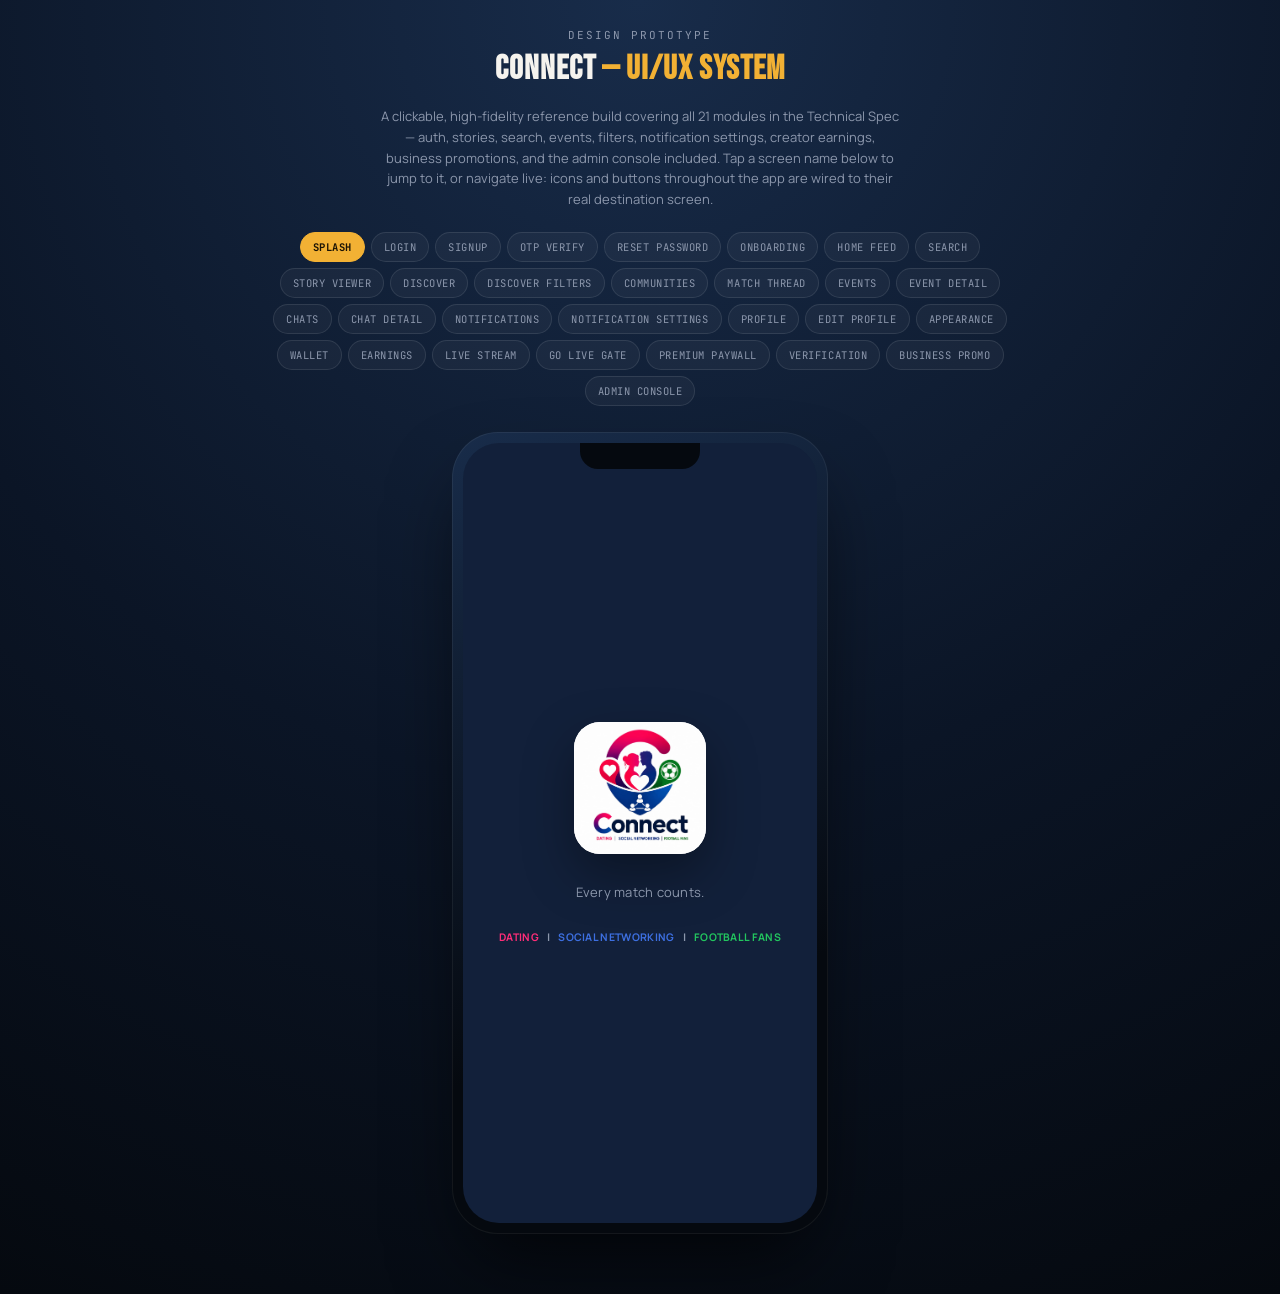
==== commit 5a1544ee: "NEW" ====
--- a/index.html
+++ b/index.html
@@ -2,14 +2,14 @@
 <html lang="en">
 <head>
 <meta charset="UTF-8">
-<title>Matchday — UI/UX Prototype</title>
+<title>Connect — UI/UX Prototype</title>
 <link rel="stylesheet" href="style.css">
 
 </head>
 <body>
 
 <div class="stage-label">Design Prototype</div>
-<h1 class="stage-title">MATCHDAY <span>— UI/UX System</span></h1>
+<h1 class="stage-title">CONNECT <span>— UI/UX System</span></h1>
 <p class="stage-sub">A clickable, high-fidelity reference build covering all 21 modules in the Technical Spec — auth, stories, search, events, filters, notification settings, creator earnings, business promotions, and the admin console included. Tap a screen name below to jump to it, or navigate live: icons and buttons throughout the app are wired to their real destination screen.</p>
 
 <div class="navigator" id="navigator"></div>
@@ -20,12 +20,18 @@
 
     <!-- ============ SPLASH ============ -->
     <section class="screen active" id="screen-splash" style="align-items:center; justify-content:center; text-align:center;">
-      <div style="display:flex;flex-direction:column;align-items:center;gap:14px;">
-        <div style="width:74px;height:74px;border-radius:20px;background:linear-gradient(135deg,var(--coral),var(--turf));display:flex;align-items:center;justify-content:center;">
-          <span style="font-family:'Bebas Neue';font-size:30px;color:#fff;">MD</span>
-        </div>
-        <h1 class="h-display" style="font-size:44px;">MATCHDAY</h1>
-        <p class="muted" style="margin-top:-10px;font-size:13px;letter-spacing:.02em;">Every match counts.</p>
+      <div style="display:flex;flex-direction:column;align-items:center;gap:16px;">
+        <div style="width:132px;height:132px;border-radius:26px;background:#fff;display:flex;align-items:center;justify-content:center;box-shadow:0 20px 50px rgba(0,0,0,.35);overflow:hidden;">
+          <img src="logo.jpeg" alt="Connect logo" style="width:100%;height:100%;object-fit:contain;">
+        </div>
+        <p class="muted" style="font-size:13px;letter-spacing:.02em;">Every match counts.</p>
+        <div style="display:flex;align-items:center;gap:8px;font-size:10.5px;font-weight:700;letter-spacing:.03em;text-transform:uppercase;">
+          <span style="color:#FF2D78;">Dating</span>
+          <span class="muted">|</span>
+          <span style="color:#3D6FE0;">Social Networking</span>
+          <span class="muted">|</span>
+          <span style="color:#22C55E;">Football Fans</span>
+        </div>
       </div>
     </section>
 
@@ -57,9 +63,9 @@
       <div class="status-bar"><span>9:41</span><span>●●●●  Wi-Fi  100%</span></div>
       <div class="top-header"><div class="icon-btn" onclick="showScreen('screen-login')">←</div></div>
       <div class="screen-body" style="padding-top:8px;">
-        <p class="eyebrow">Join Matchday</p>
+        <p class="eyebrow">Join Connect</p>
         <h2 class="h-display" style="font-size:30px;margin-bottom:6px;">Create your<br>account.</h2>
-        <p class="muted" style="font-size:13px;margin-bottom:22px;">You must be 18+ to join Matchday.</p>
+        <p class="muted" style="font-size:13px;margin-bottom:22px;">You must be 18+ to join Connect.</p>
         <div class="field"><label>Full name</label><span class="val placeholder">Your name</span></div>
         <div class="field"><label>Email</label><span class="val placeholder">you@email.com</span></div>
         <div class="field"><label>Password</label><span class="val placeholder">••••••••</span></div>
@@ -672,6 +678,9 @@
         <div class="admin-row" style="cursor:pointer;" onclick="showScreen('screen-wallet')">
           <span style="font-size:14px;">💰</span><span style="flex:1;font-size:13px;font-weight:600;">Wallet</span><span class="muted">›</span>
         </div>
+        <div class="admin-row" style="cursor:pointer;" onclick="showScreen('screen-themes')">
+          <span style="font-size:14px;">🎨</span><span style="flex:1;font-size:13px;font-weight:600;">Appearance</span><span class="muted">›</span>
+        </div>
         <div class="admin-row" style="cursor:pointer;" onclick="showScreen('screen-verification')">
           <span style="font-size:14px;">✓</span><span style="flex:1;font-size:13px;font-weight:600;">Verification</span><span class="muted">›</span>
         </div>
@@ -721,6 +730,44 @@
         <p class="eyebrow">Relationship goal</p>
         <div style="display:flex;gap:8px;flex-wrap:wrap;">
           <span class="chip">New friends</span><span class="chip on">Dating</span><span class="chip">Not sure yet</span>
+        </div>
+      </div>
+    </section>
+
+    <!-- ============ APPEARANCE / THEMES ============ -->
+    <section class="screen" id="screen-themes">
+      <div class="status-bar"><span>9:41</span><span>●●●●  Wi-Fi  100%</span></div>
+      <div class="top-header">
+        <div class="icon-btn" onclick="showScreen('screen-profile')">←</div>
+        <span class="h-display" style="font-size:20px;">Appearance</span>
+      </div>
+      <div class="screen-body">
+        <p class="muted" style="font-size:12.5px;margin-bottom:16px;">Pick the theme that matches your vibe. Applies instantly, everywhere in the app.</p>
+        <div class="theme-grid">
+          <div class="theme-swatch active" data-theme="classic" onclick="setTheme('classic')">
+            <span class="t-check">✓</span>
+            <div class="theme-swatch-circle" style="background:conic-gradient(#E8134F,#12203A,#1FA34A,#E8134F);"></div>
+            <div class="t-name">Classic Connect</div>
+            <div class="t-desc">The original — all three pillars in one.</div>
+          </div>
+          <div class="theme-swatch" data-theme="pink" onclick="setTheme('pink')">
+            <span class="t-check">✓</span>
+            <div class="theme-swatch-circle" style="background:linear-gradient(135deg,#FF2E77,#8B1E6B,#2A0F2E);"></div>
+            <div class="t-name">Dating</div>
+            <div class="t-desc">Warmer, pink-forward accents.</div>
+          </div>
+          <div class="theme-swatch" data-theme="blue" onclick="setTheme('blue')">
+            <span class="t-check">✓</span>
+            <div class="theme-swatch-circle" style="background:linear-gradient(135deg,#2F6FE0,#13224A,#0B1730);"></div>
+            <div class="t-name">Social</div>
+            <div class="t-desc">Cool, community-blue accents.</div>
+          </div>
+          <div class="theme-swatch" data-theme="green" onclick="setTheme('green')">
+            <span class="t-check">✓</span>
+            <div class="theme-swatch-circle" style="background:linear-gradient(135deg,#22C55E,#123420,#0A1F14);"></div>
+            <div class="t-name">Football</div>
+            <div class="t-desc">Pitch-green, matchday accents.</div>
+          </div>
         </div>
       </div>
     </section>
--- a/style.css
+++ b/style.css
@@ -1,644 +1,280 @@
 @import url('https://fonts.googleapis.com/css2?family=Bebas+Neue&family=Manrope:wght@400;500;600;700;800&family=JetBrains+Mono:wght@500;600;700&display=swap');
 
-:root {
-  --navy: #0F1B2D;
-  --navy-soft: #16233A;
-  --navy-card: #1B2A42;
-  --turf: #1F7A4D;
-  --turf-light: #2E9C63;
-  --gold: #F2B134;
-  --coral: #E2483C;
-  --chalk: #F5F3EE;
-  --slate: #8C97AC;
-  --slate-dim: #5E6B82;
-  --line: rgba(245, 243, 238, 0.10);
-  --line-strong: rgba(245, 243, 238, 0.18);
-}
-
-* {
-  box-sizing: border-box;
-  -webkit-tap-highlight-color: transparent;
-}
-
-html,
-body {
-  margin: 0;
-  padding: 0;
-}
-
-body {
-  background: radial-gradient(circle at 50% 0%, #16233A 0%, #0A121E 55%, #060B12 100%);
-  min-height: 100vh;
-  font-family: 'Manrope', sans-serif;
-  color: var(--chalk);
-  display: flex;
-  flex-direction: column;
-  align-items: center;
-  padding: 28px 12px 60px;
-}
-
-.stage-label {
-  font-family: 'JetBrains Mono', monospace;
-  font-size: 11px;
-  letter-spacing: .18em;
-  text-transform: uppercase;
-  color: var(--slate);
-  margin-bottom: 6px;
-}
-
-.stage-title {
-  font-family: 'Bebas Neue', sans-serif;
-  font-size: 34px;
-  letter-spacing: .03em;
-  color: var(--chalk);
-  margin: 0 0 4px;
-}
-
-.stage-title span {
-  color: var(--gold);
-}
-
-.stage-sub {
-  font-size: 13px;
-  color: var(--slate);
-  max-width: 520px;
-  text-align: center;
-  line-height: 1.6;
-  margin-bottom: 22px;
+:root{
+  --navy:#12203A;
+  --navy-soft:#182C4A;
+  --navy-card:#1D355A;
+  --turf:#1FA34A;
+  --turf-light:#2ECC66;
+  --gold:#F2B134;
+  --coral:#E8134F;
+  --chalk:#F5F3EE;
+  --slate:#8C97AC;
+  --slate-dim:#5E6B82;
+  --line:rgba(245,243,238,0.10);
+  --line-strong:rgba(245,243,238,0.18);
+  --bg-1:#182C4A;
+  --bg-2:#0B1526;
+  --bg-3:#05090F;
+}
+
+/* ---- Theme: Pink (Dating-forward) ---- */
+html[data-theme="pink"]{
+  --navy:#2A0F2E;
+  --navy-soft:#3A1638;
+  --navy-card:#45193F;
+  --coral:#FF2E77;
+  --turf:#3D8BFF;
+  --turf-light:#5AA0FF;
+  --bg-1:#3A1638;
+  --bg-2:#1E0B22;
+  --bg-3:#0A0410;
+}
+
+/* ---- Theme: Blue (Social-forward) ---- */
+html[data-theme="blue"]{
+  --navy:#0B1730;
+  --navy-soft:#13224A;
+  --navy-card:#1A2E5C;
+  --coral:#2F6FE0;
+  --turf:#1FA34A;
+  --turf-light:#2ECC66;
+  --bg-1:#13224A;
+  --bg-2:#081026;
+  --bg-3:#04070F;
+}
+
+/* ---- Theme: Green (Football-forward) ---- */
+html[data-theme="green"]{
+  --navy:#0A1F14;
+  --navy-soft:#123420;
+  --navy-card:#17402A;
+  --coral:#22C55E;
+  --turf:#2F6FE0;
+  --turf-light:#4C86FF;
+  --bg-1:#123420;
+  --bg-2:#081A11;
+  --bg-3:#040D09;
+}
+
+*{box-sizing:border-box; -webkit-tap-highlight-color:transparent;}
+html,body{margin:0;padding:0;}
+body{
+  background:radial-gradient(circle at 50% 0%, var(--bg-1) 0%, var(--bg-2) 55%, var(--bg-3) 100%);
+  min-height:100vh;
+  font-family:'Manrope',sans-serif;
+  color:var(--chalk);
+  display:flex;
+  flex-direction:column;
+  align-items:center;
+  padding:28px 12px 60px;
+}
+.stage-label{
+  font-family:'JetBrains Mono',monospace;
+  font-size:11px;
+  letter-spacing:.18em;
+  text-transform:uppercase;
+  color:var(--slate);
+  margin-bottom:6px;
+}
+.stage-title{
+  font-family:'Bebas Neue',sans-serif;
+  font-size:34px;
+  letter-spacing:.03em;
+  color:var(--chalk);
+  margin:0 0 4px;
+}
+.stage-title span{color:var(--gold);}
+.stage-sub{
+  font-size:13px;
+  color:var(--slate);
+  max-width:520px;
+  text-align:center;
+  line-height:1.6;
+  margin-bottom:22px;
 }
 
 /* ---- Prototype navigator ---- */
-.navigator {
-  display: flex;
-  flex-wrap: wrap;
-  justify-content: center;
-  gap: 6px;
-  max-width: 760px;
-  margin-bottom: 26px;
-}
-
-.nav-pill {
-  font-family: 'JetBrains Mono', monospace;
-  font-size: 10.5px;
-  letter-spacing: .05em;
-  text-transform: uppercase;
-  color: var(--slate);
-  background: rgba(245, 243, 238, 0.04);
-  border: 1px solid var(--line);
-  padding: 7px 12px;
-  border-radius: 100px;
-  cursor: pointer;
-  transition: all .15s ease;
-  white-space: nowrap;
-}
-
-.nav-pill:hover {
-  border-color: var(--line-strong);
-  color: var(--chalk);
-}
-
-.nav-pill.active {
-  background: var(--gold);
-  border-color: var(--gold);
-  color: #1a1305;
-  font-weight: 700;
+.navigator{
+  display:flex;
+  flex-wrap:wrap;
+  justify-content:center;
+  gap:6px;
+  max-width:760px;
+  margin-bottom:26px;
+}
+.nav-pill{
+  font-family:'JetBrains Mono',monospace;
+  font-size:10.5px;
+  letter-spacing:.05em;
+  text-transform:uppercase;
+  color:var(--slate);
+  background:rgba(245,243,238,0.04);
+  border:1px solid var(--line);
+  padding:7px 12px;
+  border-radius:100px;
+  cursor:pointer;
+  transition:all .15s ease;
+  white-space:nowrap;
+}
+.nav-pill:hover{border-color:var(--line-strong); color:var(--chalk);}
+.nav-pill.active{
+  background:var(--gold);
+  border-color:var(--gold);
+  color:#1a1305;
+  font-weight:700;
 }
 
 /* ---- Device frame ---- */
-.device {
-  width: 376px;
-  background: linear-gradient(160deg, #1c2b45, #0c1420 70%);
-  border-radius: 46px;
-  padding: 11px;
-  box-shadow: 0 40px 80px -20px rgba(0, 0, 0, .7), 0 0 0 1px rgba(245, 243, 238, .06) inset;
-}
-
-.device-screen {
-  position: relative;
-  width: 100%;
-  height: 780px;
-  background: var(--navy);
-  border-radius: 36px;
-  overflow: hidden;
-}
-
-.notch {
-  position: absolute;
-  top: 0;
-  left: 50%;
-  transform: translateX(-50%);
-  width: 120px;
-  height: 26px;
-  background: #0c1420;
-  border-radius: 0 0 18px 18px;
-  z-index: 50;
-}
-
-.status-bar {
-  display: flex;
-  justify-content: space-between;
-  align-items: center;
-  padding: 14px 24px 6px;
-  font-family: 'JetBrains Mono', monospace;
-  font-size: 12px;
-  color: var(--chalk);
-  position: relative;
-  z-index: 10;
+.device{
+  width:376px;
+  background:linear-gradient(160deg,var(--bg-1),var(--bg-3) 70%);
+  border-radius:46px;
+  padding:11px;
+  box-shadow:0 40px 80px -20px rgba(0,0,0,.7), 0 0 0 1px rgba(245,243,238,.06) inset;
+}
+.device-screen{
+  position:relative;
+  width:100%;
+  height:780px;
+  background:var(--navy);
+  border-radius:36px;
+  overflow:hidden;
+}
+.notch{
+  position:absolute; top:0; left:50%; transform:translateX(-50%);
+  width:120px; height:26px; background:var(--bg-3); border-radius:0 0 18px 18px; z-index:50;
+}
+.status-bar{
+  display:flex; justify-content:space-between; align-items:center;
+  padding:14px 24px 6px; font-family:'JetBrains Mono',monospace; font-size:12px; color:var(--chalk);
+  position:relative; z-index:10;
 }
 
 /* ---- screens ---- */
-.screen {
-  display: none;
-  height: 100%;
-  flex-direction: column;
-}
-
-.screen.active {
-  display: flex;
-}
-
-.screen-body {
-  flex: 1;
-  overflow-y: auto;
-  padding: 4px 18px 90px;
-}
-
-.screen-body::-webkit-scrollbar {
-  width: 0;
-}
+.screen{ display:none; height:100%; flex-direction:column; }
+.screen.active{ display:flex; }
+.screen-body{
+  flex:1; overflow-y:auto; padding:4px 18px 90px;
+}
+.screen-body::-webkit-scrollbar{width:0;}
 
 /* ---- typography helpers ---- */
-.h-display {
-  font-family: 'Bebas Neue', sans-serif;
-  letter-spacing: .02em;
-  color: var(--chalk);
-  margin: 0;
-}
-
-.eyebrow {
-  font-family: 'JetBrains Mono', monospace;
-  font-size: 10px;
-  letter-spacing: .18em;
-  text-transform: uppercase;
-  color: var(--gold);
-  margin: 0 0 4px;
-}
-
-.muted {
-  color: var(--slate);
-}
-
-.scoreboard {
-  font-family: 'JetBrains Mono', monospace;
-  font-weight: 700;
-  letter-spacing: .02em;
+.h-display{ font-family:'Bebas Neue',sans-serif; letter-spacing:.02em; color:var(--chalk); margin:0; }
+.eyebrow{
+  font-family:'JetBrains Mono',monospace; font-size:10px; letter-spacing:.18em; text-transform:uppercase; color:var(--gold); margin:0 0 4px;
+}
+.muted{ color:var(--slate); }
+.scoreboard{
+  font-family:'JetBrains Mono',monospace; font-weight:700; letter-spacing:.02em;
 }
 
 /* ---- buttons & chips ---- */
-.btn {
-  display: flex;
-  align-items: center;
-  justify-content: center;
-  gap: 8px;
-  font-family: 'Manrope', sans-serif;
-  font-weight: 700;
-  font-size: 14.5px;
-  padding: 14px 18px;
-  border-radius: 14px;
-  border: none;
-  cursor: pointer;
-  width: 100%;
-}
-
-.btn-coral {
-  background: var(--coral);
-  color: #fff;
-}
-
-.btn-gold {
-  background: var(--gold);
-  color: #1a1305;
-}
-
-.btn-outline {
-  background: transparent;
-  border: 1.5px solid var(--line-strong);
-  color: var(--chalk);
-}
-
-.btn-turf {
-  background: var(--turf);
-  color: #eafff2;
-}
-
-.chip {
-  font-size: 12.5px;
-  font-weight: 600;
-  padding: 8px 14px;
-  border-radius: 100px;
-  border: 1.3px solid var(--line-strong);
-  color: var(--slate);
-  background: rgba(245, 243, 238, .03);
-  white-space: nowrap;
-}
-
-.chip.on {
-  background: var(--turf);
-  border-color: var(--turf);
-  color: #eafff2;
-}
+.btn{
+  display:flex; align-items:center; justify-content:center; gap:8px;
+  font-family:'Manrope',sans-serif; font-weight:700; font-size:14.5px;
+  padding:14px 18px; border-radius:14px; border:none; cursor:pointer; width:100%;
+}
+.btn-coral{ background:var(--coral); color:#fff; }
+.btn-gold{ background:var(--gold); color:#1a1305; }
+.btn-outline{ background:transparent; border:1.5px solid var(--line-strong); color:var(--chalk); }
+.btn-turf{ background:var(--turf); color:#eafff2; }
+.chip{
+  font-size:12.5px; font-weight:600; padding:8px 14px; border-radius:100px;
+  border:1.3px solid var(--line-strong); color:var(--slate); background:rgba(245,243,238,.03);
+  white-space:nowrap;
+}
+.chip.on{ background:var(--turf); border-color:var(--turf); color:#eafff2; }
 
 /* ---- card ---- */
-.card {
-  background: var(--navy-card);
-  border: 1px solid var(--line);
-  border-radius: 18px;
-  padding: 16px;
+.card{
+  background:var(--navy-card); border:1px solid var(--line); border-radius:18px; padding:16px;
 }
 
 /* ---- bottom nav ---- */
-.bottom-nav {
-  position: absolute;
-  bottom: 0;
-  left: 0;
-  right: 0;
-  display: flex;
-  justify-content: space-around;
-  align-items: center;
-  padding: 10px 6px 20px;
-  background: linear-gradient(180deg, rgba(15, 27, 45, 0) 0%, #0F1B2D 30%);
-  border-top: 1px solid var(--line);
-  z-index: 20;
-}
-
-.nav-item {
-  display: flex;
-  flex-direction: column;
-  align-items: center;
-  gap: 4px;
-  color: var(--slate-dim);
-  cursor: pointer;
-}
-
-.nav-item.on {
-  color: var(--gold);
-}
-
-.nav-item svg {
-  width: 22px;
-  height: 22px;
-}
-
-.nav-item span {
-  font-size: 9.5px;
-  font-family: 'JetBrains Mono', monospace;
-  letter-spacing: .04em;
-  text-transform: uppercase;
-}
+.bottom-nav{
+  position:absolute; bottom:0; left:0; right:0;
+  display:flex; justify-content:space-around; align-items:center;
+  padding:10px 6px 20px; background:linear-gradient(180deg, rgba(15,27,45,0) 0%, #0F1B2D 30%);
+  border-top:1px solid var(--line); z-index:20;
+}
+.nav-item{ display:flex; flex-direction:column; align-items:center; gap:4px; color:var(--slate-dim); cursor:pointer; }
+.nav-item.on{ color:var(--gold); }
+.nav-item svg{ width:22px; height:22px; }
+.nav-item span{ font-size:9.5px; font-family:'JetBrains Mono',monospace; letter-spacing:.04em; text-transform:uppercase; }
 
 /* ---- misc components ---- */
-.divider {
-  height: 1px;
-  background: var(--line);
-  margin: 16px 0;
-  border: none;
-}
-
-.avatar {
-  border-radius: 50%;
-  background: linear-gradient(135deg, var(--turf), var(--navy-soft));
-  display: flex;
-  align-items: center;
-  justify-content: center;
-  font-family: 'Bebas Neue', sans-serif;
-  color: #eafff2;
-  flex-shrink: 0;
-}
-
-.badge-live {
-  background: var(--coral);
-  color: #fff;
-  font-family: 'JetBrains Mono', monospace;
-  font-size: 10px;
-  font-weight: 700;
-  letter-spacing: .05em;
-  padding: 3px 8px;
-  border-radius: 6px;
-  display: flex;
-  align-items: center;
-  gap: 4px;
-}
-
-.badge-verified {
-  display: inline-flex;
-  align-items: center;
-  justify-content: center;
-  width: 16px;
-  height: 16px;
-  background: var(--turf-light);
-  border-radius: 50%;
-}
-
-.top-header {
-  padding: 6px 18px 12px;
-  display: flex;
-  align-items: center;
-  justify-content: space-between;
-}
-
-.icon-btn {
-  width: 34px;
-  height: 34px;
-  border-radius: 10px;
-  background: rgba(245, 243, 238, .05);
-  display: flex;
-  align-items: center;
-  justify-content: center;
-  border: 1px solid var(--line);
-}
+.divider{ height:1px; background:var(--line); margin:16px 0; border:none; }
+.avatar{ border-radius:50%; background:linear-gradient(135deg,var(--turf),var(--navy-soft)); display:flex; align-items:center; justify-content:center; font-family:'Bebas Neue',sans-serif; color:#eafff2; flex-shrink:0; }
+.badge-live{ background:var(--coral); color:#fff; font-family:'JetBrains Mono',monospace; font-size:10px; font-weight:700; letter-spacing:.05em; padding:3px 8px; border-radius:6px; display:flex; align-items:center; gap:4px;}
+.badge-verified{ display:inline-flex; align-items:center; justify-content:center; width:16px; height:16px; background:var(--turf-light); border-radius:50%; }
+.top-header{ padding:6px 18px 12px; display:flex; align-items:center; justify-content:space-between; }
+.icon-btn{ width:34px; height:34px; border-radius:10px; background:rgba(245,243,238,.05); display:flex; align-items:center; justify-content:center; border:1px solid var(--line); }
 
 /* ---- v2 additions: stories, toggles, forms, admin, tickets ---- */
-.icon-btn {
-  cursor: pointer;
-}
-
-.icon-btn:hover {
-  border-color: var(--line-strong);
-}
-
-.story-rail {
-  display: flex;
-  gap: 12px;
-  overflow-x: auto;
-  padding: 2px 0 14px;
-}
-
-.story-item {
-  display: flex;
-  flex-direction: column;
-  align-items: center;
-  gap: 5px;
-  flex-shrink: 0;
-  cursor: pointer;
-  width: 58px;
-}
-
-.story-ring {
-  width: 54px;
-  height: 54px;
-  border-radius: 50%;
-  padding: 2.5px;
-  background: conic-gradient(var(--gold), var(--coral), var(--turf-light), var(--gold));
-  display: flex;
-  align-items: center;
-  justify-content: center;
-}
-
-.story-ring.seen {
-  background: var(--line-strong);
-}
-
-.story-ring .avatar {
-  width: 100%;
-  height: 100%;
-  border: 2px solid var(--navy);
-  font-size: 13px;
-}
-
-.story-item span {
-  font-size: 9.5px;
-  color: var(--slate);
-  max-width: 58px;
-  overflow: hidden;
-  text-overflow: ellipsis;
-  white-space: nowrap;
-}
-
-.story-add {
-  position: relative;
-}
-
-.story-add-badge {
-  position: absolute;
-  bottom: 14px;
-  right: 0;
-  width: 16px;
-  height: 16px;
-  border-radius: 50%;
-  background: var(--coral);
-  color: #fff;
-  font-size: 11px;
-  display: flex;
-  align-items: center;
-  justify-content: center;
-  border: 2px solid var(--navy);
-  font-weight: 700;
-}
-
-.field {
-  background: var(--navy-card);
-  border: 1px solid var(--line);
-  border-radius: 12px;
-  padding: 12px 14px;
-  margin-bottom: 12px;
-}
-
-.field label {
-  display: block;
-  font-size: 10px;
-  font-family: 'JetBrains Mono', monospace;
-  letter-spacing: .06em;
-  text-transform: uppercase;
-  color: var(--slate);
-  margin-bottom: 3px;
-}
-
-.field .val {
-  font-size: 13.5px;
-  color: var(--chalk);
-}
-
-.field .val.placeholder {
-  color: var(--slate);
-}
-
-.toggle-row {
-  display: flex;
-  align-items: center;
-  justify-content: space-between;
-  padding: 12px 0;
-  border-bottom: 1px solid var(--line);
-}
-
-.toggle-row:last-child {
-  border-bottom: none;
-}
-
-.toggle-row .t-label {
-  font-size: 13px;
-  font-weight: 600;
-}
-
-.toggle-row .t-sub {
-  font-size: 11px;
-  color: var(--slate);
-  margin-top: 2px;
-}
-
-.switch {
-  width: 42px;
-  height: 24px;
-  border-radius: 100px;
-  background: var(--line-strong);
-  position: relative;
-  flex-shrink: 0;
-}
-
-.switch.on {
-  background: var(--turf);
-}
-
-.switch::after {
-  content: '';
-  position: absolute;
-  top: 2.5px;
-  left: 3px;
-  width: 19px;
-  height: 19px;
-  border-radius: 50%;
-  background: #fff;
-  transition: .2s;
-}
-
-.switch.on::after {
-  left: auto;
-  right: 3px;
-}
-
-.slider-track {
-  height: 6px;
-  border-radius: 4px;
-  background: var(--line);
-  position: relative;
-  margin: 14px 0 6px;
-}
-
-.slider-fill {
-  position: absolute;
-  top: 0;
-  left: 0;
-  height: 100%;
-  border-radius: 4px;
-  background: var(--gold);
-}
-
-.slider-handle {
-  position: absolute;
-  top: 50%;
-  width: 16px;
-  height: 16px;
-  border-radius: 50%;
-  background: var(--chalk);
-  transform: translate(-50%, -50%);
-  box-shadow: 0 2px 6px rgba(0, 0, 0, .4);
-}
-
-.ticket-badge {
-  font-family: 'JetBrains Mono', monospace;
-  font-size: 10.5px;
-  font-weight: 700;
-  padding: 4px 10px;
-  border-radius: 100px;
-}
-
-.ticket-badge.free {
-  background: rgba(46, 156, 99, .15);
-  color: var(--turf-light);
-}
-
-.ticket-badge.paid {
-  background: rgba(242, 177, 52, .15);
-  color: var(--gold);
-}
-
-.progress-ring {
-  width: 64px;
-  height: 64px;
-}
-
-.receipt-check {
-  font-size: 10px;
-  color: var(--gold);
-  letter-spacing: -1px;
-}
-
-.admin-row {
-  display: flex;
-  align-items: center;
-  gap: 10px;
-  padding: 10px 0;
-  border-bottom: 1px solid var(--line);
-}
-
-.admin-row:last-child {
-  border-bottom: none;
-}
-
-.pill-btn {
-  font-size: 10.5px;
-  font-weight: 700;
-  padding: 6px 12px;
-  border-radius: 100px;
-  border: none;
-  cursor: pointer;
-}
-
-.pill-approve {
-  background: var(--turf);
-  color: #eafff2;
-}
-
-.pill-reject {
-  background: rgba(226, 72, 60, .15);
-  color: var(--coral);
-}
-
-.stat-mini {
-  flex: 1;
-  text-align: center;
-  background: var(--navy-card);
-  border: 1px solid var(--line);
-  border-radius: 14px;
-  padding: 12px 6px;
-}
-
-.story-progress {
-  display: flex;
-  gap: 4px;
-  padding: 10px 14px 0;
-  position: relative;
-  z-index: 5;
-}
-
-.story-progress .seg {
-  flex: 1;
-  height: 3px;
-  border-radius: 3px;
-  background: rgba(255, 255, 255, .25);
-  overflow: hidden;
-}
-
+.icon-btn{ cursor:pointer; }
+.icon-btn:hover{ border-color:var(--line-strong); }
+
+.story-rail{ display:flex; gap:12px; overflow-x:auto; padding:2px 0 14px; }
+.story-item{ display:flex; flex-direction:column; align-items:center; gap:5px; flex-shrink:0; cursor:pointer; width:58px; }
+.story-ring{ width:54px; height:54px; border-radius:50%; padding:2.5px; background:conic-gradient(var(--gold),var(--coral),var(--turf-light),var(--gold)); display:flex; align-items:center; justify-content:center; }
+.story-ring.seen{ background:var(--line-strong); }
+.story-ring .avatar{ width:100%; height:100%; border:2px solid var(--navy); font-size:13px; }
+.story-item span{ font-size:9.5px; color:var(--slate); max-width:58px; overflow:hidden; text-overflow:ellipsis; white-space:nowrap; }
+.story-add{ position:relative; }
+.story-add-badge{ position:absolute; bottom:14px; right:0; width:16px; height:16px; border-radius:50%; background:var(--coral); color:#fff; font-size:11px; display:flex; align-items:center; justify-content:center; border:2px solid var(--navy); font-weight:700; }
+
+.field{
+  background:var(--navy-card); border:1px solid var(--line); border-radius:12px;
+  padding:12px 14px; margin-bottom:12px;
+}
+.field label{ display:block; font-size:10px; font-family:'JetBrains Mono',monospace; letter-spacing:.06em; text-transform:uppercase; color:var(--slate); margin-bottom:3px; }
+.field .val{ font-size:13.5px; color:var(--chalk); }
+.field .val.placeholder{ color:var(--slate); }
+
+.toggle-row{ display:flex; align-items:center; justify-content:space-between; padding:12px 0; border-bottom:1px solid var(--line); }
+.toggle-row:last-child{ border-bottom:none; }
+.toggle-row .t-label{ font-size:13px; font-weight:600; }
+.toggle-row .t-sub{ font-size:11px; color:var(--slate); margin-top:2px; }
+.switch{ width:42px; height:24px; border-radius:100px; background:var(--line-strong); position:relative; flex-shrink:0; }
+.switch.on{ background:var(--turf); }
+.switch::after{ content:''; position:absolute; top:2.5px; left:3px; width:19px; height:19px; border-radius:50%; background:#fff; transition:.2s; }
+.switch.on::after{ left:auto; right:3px; }
+
+.slider-track{ height:6px; border-radius:4px; background:var(--line); position:relative; margin:14px 0 6px; }
+.slider-fill{ position:absolute; top:0; left:0; height:100%; border-radius:4px; background:var(--gold); }
+.slider-handle{ position:absolute; top:50%; width:16px; height:16px; border-radius:50%; background:var(--chalk); transform:translate(-50%,-50%); box-shadow:0 2px 6px rgba(0,0,0,.4); }
+
+.ticket-badge{ font-family:'JetBrains Mono',monospace; font-size:10.5px; font-weight:700; padding:4px 10px; border-radius:100px; }
+.ticket-badge.free{ background:rgba(46,156,99,.15); color:var(--turf-light); }
+.ticket-badge.paid{ background:rgba(242,177,52,.15); color:var(--gold); }
+
+.progress-ring{ width:64px; height:64px; }
+.receipt-check{ font-size:10px; color:var(--gold); letter-spacing:-1px; }
+
+.admin-row{ display:flex; align-items:center; gap:10px; padding:10px 0; border-bottom:1px solid var(--line); }
+.admin-row:last-child{ border-bottom:none; }
+.pill-btn{ font-size:10.5px; font-weight:700; padding:6px 12px; border-radius:100px; border:none; cursor:pointer; }
+.pill-approve{ background:var(--turf); color:#eafff2; }
+.pill-reject{ background:rgba(226,72,60,.15); color:var(--coral); }
+.stat-mini{ flex:1; text-align:center; background:var(--navy-card); border:1px solid var(--line); border-radius:14px; padding:12px 6px; }
+
+.story-progress{ display:flex; gap:4px; padding:10px 14px 0; position:relative; z-index:5; }
+.story-progress .seg{ flex:1; height:3px; border-radius:3px; background:rgba(255,255,255,.25); overflow:hidden; }
 .story-progress .seg.done i,
-.story-progress .seg.active i {
-  display: block;
-  height: 100%;
-  background: #fff;
-}
-
-.story-progress .seg.done i {
-  width: 100%;
-}
-
-.story-progress .seg.active i {
-  width: 55%;
-}+.story-progress .seg.active i{ display:block; height:100%; background:#fff; }
+.story-progress .seg.done i{ width:100%; }
+.story-progress .seg.active i{ width:55%; }
+
+/* ---- Theme swatches (Appearance screen) ---- */
+.theme-grid{ display:grid; grid-template-columns:1fr 1fr; gap:12px; }
+.theme-swatch{
+  border:1.5px solid var(--line); border-radius:16px; padding:14px; cursor:pointer;
+  background:var(--navy-card); transition:.2s;
+}
+.theme-swatch.active{ border-color:var(--gold); box-shadow:0 0 0 3px rgba(242,177,52,.18); }
+.theme-swatch-circle{ width:44px; height:44px; border-radius:50%; margin-bottom:10px; box-shadow:0 6px 16px rgba(0,0,0,.35); }
+.theme-swatch .t-name{ font-size:13px; font-weight:700; margin-bottom:2px; }
+.theme-swatch .t-desc{ font-size:10.5px; color:var(--slate); }
+.theme-swatch .t-check{ float:right; color:var(--gold); font-size:13px; opacity:0; }
+.theme-swatch.active .t-check{ opacity:1; }
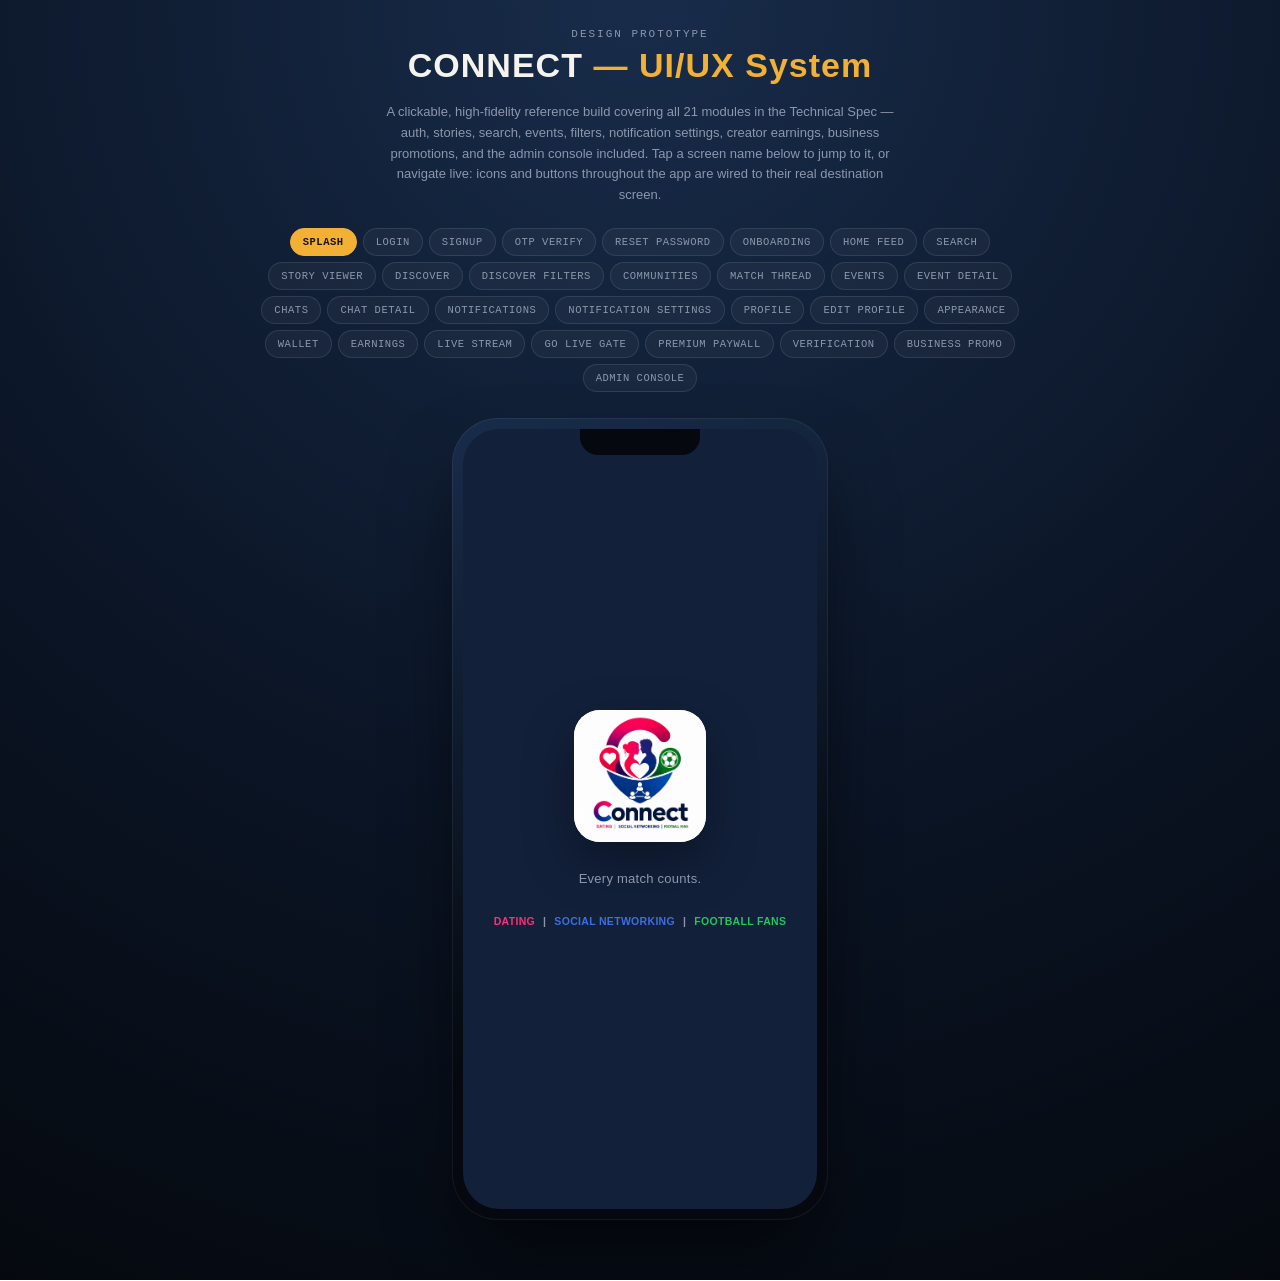
==== commit a779ffa2: "new changes" ====
--- a/index.html
+++ b/index.html
@@ -165,9 +165,12 @@
       <div class="status-bar"><span>9:41</span><span>●●●●  Wi-Fi  100%</span></div>
       <div class="top-header">
         <h2 class="h-display" style="font-size:24px;">Home</h2>
-        <div style="display:flex;gap:8px;">
-          <div class="icon-btn" onclick="showScreen('screen-search')">🔍</div>
-          <div class="icon-btn" onclick="showScreen('screen-notifications')">🔔</div>
+        <div style="display:flex;gap:8px;align-items:center;">
+          <div class="icon-btn" id="create-post-btn" title="Create post" onclick="window.location.href='create-post.html'">＋</div>
+          <div style="display:flex;gap:8px;">
+            <div class="icon-btn" onclick="showScreen('screen-search')">🔍</div>
+            <div class="icon-btn" onclick="showScreen('screen-notifications')">🔔</div>
+          </div>
         </div>
       </div>
       <div class="screen-body">
@@ -195,6 +198,9 @@
             <span>Priye</span>
           </div>
         </div>
+
+        <!-- user posts feed (populated from localStorage) -->
+        <div id="posts-feed" class="posts-feed" style="margin-bottom:12px;"></div>
         <!-- live scoreboard ticker -->
         <div class="card" style="display:flex;align-items:center;justify-content:space-between;margin-bottom:14px;border-color:var(--turf);">
           <div style="display:flex;align-items:center;gap:10px;">
--- a/style.css
+++ b/style.css
@@ -1,280 +1,878 @@
+.posts-feed {
+  display: flex;
+  flex-direction: column;
+}
+
+.posts-feed .post-card {
+  background: linear-gradient(180deg, rgba(255, 255, 255, 0.02), rgba(255, 255, 255, 0.01));
+  border: 1px solid rgba(255, 255, 255, 0.04);
+  border-radius: 16px;
+  padding: 14px;
+  box-shadow: 0 6px 18px rgba(2, 6, 23, 0.45);
+  transition: transform .15s ease, box-shadow .15s ease;
+}
+
+.posts-feed .post-card:hover {
+  transform: translateY(-6px);
+  box-shadow: 0 12px 30px rgba(2, 6, 23, 0.55);
+}
+
+.post-meta {
+  display: flex;
+  gap: 10px;
+  align-items: center;
+  margin-bottom: 8px;
+}
+
+.post-meta .author {
+  font-size: 13.5px;
+  font-weight: 700;
+}
+
+.post-meta .time {
+  font-size: 11px;
+  color: var(--slate);
+}
+
+.post-caption {
+  font-size: 14px;
+  color: var(--chalk);
+  margin-bottom: 10px;
+  line-height: 1.5;
+  white-space: pre-wrap;
+}
+
+.post-actions {
+  display: flex;
+  gap: 12px;
+  color: var(--slate);
+  font-size: 13px;
+  margin-top: 10px;
+}
+
+.post-actions button {
+  background: transparent;
+  border: none;
+  color: inherit;
+  font-weight: 700;
+  cursor: pointer;
+  display: inline-flex;
+  gap: 8px;
+  align-items: center;
+  padding: 6px 8px;
+  border-radius: 8px;
+}
+
+.post-actions button:hover {
+  background: rgba(255, 255, 255, 0.02);
+}
+
+.post-like.on {
+  color: var(--coral);
+}
+
+.post-media {
+  width: 100%;
+  border-radius: 10px;
+  overflow: hidden;
+  margin-bottom: 8px;
+}
+
+.post-media img,
+.post-media video {
+  width: 100%;
+  height: auto;
+  display: block;
+  object-fit: cover;
+}
+
+/* create-post form polish */
+.create-wrapper .card {
+  box-shadow: 0 10px 30px rgba(2, 6, 23, 0.5);
+  border-radius: 14px;
+}
+
+.create-wrapper textarea {
+  background: transparent;
+  color: var(--chalk);
+  border: none;
+  outline: none;
+  font-size: 14px;
+}
+
+.file-input-row {
+  display: flex;
+  gap: 8px;
+  align-items: center;
+}
+
+.file-input-row input[type=file] {
+  color: var(--slate);
+}
+
+.remove-media {
+  background: rgba(226, 72, 60, 0.12);
+  color: var(--coral);
+  border-radius: 8px;
+  padding: 6px 8px;
+  border: none;
+  cursor: pointer;
+}
+
 @import url('https://fonts.googleapis.com/css2?family=Bebas+Neue&family=Manrope:wght@400;500;600;700;800&family=JetBrains+Mono:wght@500;600;700&display=swap');
 
-:root{
-  --navy:#12203A;
-  --navy-soft:#182C4A;
-  --navy-card:#1D355A;
-  --turf:#1FA34A;
-  --turf-light:#2ECC66;
-  --gold:#F2B134;
-  --coral:#E8134F;
-  --chalk:#F5F3EE;
-  --slate:#8C97AC;
-  --slate-dim:#5E6B82;
-  --line:rgba(245,243,238,0.10);
-  --line-strong:rgba(245,243,238,0.18);
-  --bg-1:#182C4A;
-  --bg-2:#0B1526;
-  --bg-3:#05090F;
+:root {
+  --navy: #12203A;
+  --navy-soft: #182C4A;
+  --navy-card: #1D355A;
+  --turf: #1FA34A;
+  --turf-light: #2ECC66;
+  --gold: #F2B134;
+  --coral: #E8134F;
+  --chalk: #F5F3EE;
+  --slate: #8C97AC;
+  --slate-dim: #5E6B82;
+  --line: rgba(245, 243, 238, 0.10);
+  --line-strong: rgba(245, 243, 238, 0.18);
+  --bg-1: #182C4A;
+  --bg-2: #0B1526;
+  --bg-3: #05090F;
 }
 
 /* ---- Theme: Pink (Dating-forward) ---- */
-html[data-theme="pink"]{
-  --navy:#2A0F2E;
-  --navy-soft:#3A1638;
-  --navy-card:#45193F;
-  --coral:#FF2E77;
-  --turf:#3D8BFF;
-  --turf-light:#5AA0FF;
-  --bg-1:#3A1638;
-  --bg-2:#1E0B22;
-  --bg-3:#0A0410;
+html[data-theme="pink"] {
+  --navy: #2A0F2E;
+  --navy-soft: #3A1638;
+  --navy-card: #45193F;
+  --coral: #FF2E77;
+  --turf: #3D8BFF;
+  --turf-light: #5AA0FF;
+  --bg-1: #3A1638;
+  --bg-2: #1E0B22;
+  --bg-3: #0A0410;
 }
 
 /* ---- Theme: Blue (Social-forward) ---- */
-html[data-theme="blue"]{
-  --navy:#0B1730;
-  --navy-soft:#13224A;
-  --navy-card:#1A2E5C;
-  --coral:#2F6FE0;
-  --turf:#1FA34A;
-  --turf-light:#2ECC66;
-  --bg-1:#13224A;
-  --bg-2:#081026;
-  --bg-3:#04070F;
+html[data-theme="blue"] {
+  --navy: #0B1730;
+  --navy-soft: #13224A;
+  --navy-card: #1A2E5C;
+  --coral: #2F6FE0;
+  --turf: #1FA34A;
+  --turf-light: #2ECC66;
+  --bg-1: #13224A;
+  --bg-2: #081026;
+  --bg-3: #04070F;
 }
 
 /* ---- Theme: Green (Football-forward) ---- */
-html[data-theme="green"]{
-  --navy:#0A1F14;
-  --navy-soft:#123420;
-  --navy-card:#17402A;
-  --coral:#22C55E;
-  --turf:#2F6FE0;
-  --turf-light:#4C86FF;
-  --bg-1:#123420;
-  --bg-2:#081A11;
-  --bg-3:#040D09;
-}
-
-*{box-sizing:border-box; -webkit-tap-highlight-color:transparent;}
-html,body{margin:0;padding:0;}
-body{
-  background:radial-gradient(circle at 50% 0%, var(--bg-1) 0%, var(--bg-2) 55%, var(--bg-3) 100%);
-  min-height:100vh;
-  font-family:'Manrope',sans-serif;
-  color:var(--chalk);
-  display:flex;
-  flex-direction:column;
-  align-items:center;
-  padding:28px 12px 60px;
-}
-.stage-label{
-  font-family:'JetBrains Mono',monospace;
-  font-size:11px;
-  letter-spacing:.18em;
-  text-transform:uppercase;
-  color:var(--slate);
-  margin-bottom:6px;
-}
-.stage-title{
-  font-family:'Bebas Neue',sans-serif;
-  font-size:34px;
-  letter-spacing:.03em;
-  color:var(--chalk);
-  margin:0 0 4px;
-}
-.stage-title span{color:var(--gold);}
-.stage-sub{
-  font-size:13px;
-  color:var(--slate);
-  max-width:520px;
-  text-align:center;
-  line-height:1.6;
-  margin-bottom:22px;
+html[data-theme="green"] {
+  --navy: #0A1F14;
+  --navy-soft: #123420;
+  --navy-card: #17402A;
+  --coral: #22C55E;
+  --turf: #2F6FE0;
+  --turf-light: #4C86FF;
+  --bg-1: #123420;
+  --bg-2: #081A11;
+  --bg-3: #040D09;
+}
+
+* {
+  box-sizing: border-box;
+  -webkit-tap-highlight-color: transparent;
+}
+
+html,
+body {
+  margin: 0;
+  padding: 0;
+}
+
+body {
+  background: radial-gradient(circle at 50% 0%, var(--bg-1) 0%, var(--bg-2) 55%, var(--bg-3) 100%);
+  min-height: 100vh;
+  font-family: 'Manrope', sans-serif;
+  color: var(--chalk);
+  display: flex;
+  flex-direction: column;
+  align-items: center;
+  padding: 28px 12px 60px;
+}
+
+.stage-label {
+  font-family: 'JetBrains Mono', monospace;
+  font-size: 11px;
+  letter-spacing: .18em;
+  text-transform: uppercase;
+  color: var(--slate);
+  margin-bottom: 6px;
+}
+
+.stage-title {
+  font-family: 'Bebas Neue', sans-serif;
+  font-size: 34px;
+  letter-spacing: .03em;
+  color: var(--chalk);
+  margin: 0 0 4px;
+}
+
+.stage-title span {
+  color: var(--gold);
+}
+
+.stage-sub {
+  font-size: 13px;
+  color: var(--slate);
+  max-width: 520px;
+  text-align: center;
+  line-height: 1.6;
+  margin-bottom: 22px;
 }
 
 /* ---- Prototype navigator ---- */
-.navigator{
-  display:flex;
-  flex-wrap:wrap;
-  justify-content:center;
-  gap:6px;
-  max-width:760px;
-  margin-bottom:26px;
-}
-.nav-pill{
-  font-family:'JetBrains Mono',monospace;
-  font-size:10.5px;
-  letter-spacing:.05em;
-  text-transform:uppercase;
-  color:var(--slate);
-  background:rgba(245,243,238,0.04);
-  border:1px solid var(--line);
-  padding:7px 12px;
-  border-radius:100px;
-  cursor:pointer;
-  transition:all .15s ease;
-  white-space:nowrap;
-}
-.nav-pill:hover{border-color:var(--line-strong); color:var(--chalk);}
-.nav-pill.active{
-  background:var(--gold);
-  border-color:var(--gold);
-  color:#1a1305;
-  font-weight:700;
+.navigator {
+  display: flex;
+  flex-wrap: wrap;
+  justify-content: center;
+  gap: 6px;
+  max-width: 760px;
+  margin-bottom: 26px;
+}
+
+.nav-pill {
+  font-family: 'JetBrains Mono', monospace;
+  font-size: 10.5px;
+  letter-spacing: .05em;
+  text-transform: uppercase;
+  color: var(--slate);
+  background: rgba(245, 243, 238, 0.04);
+  border: 1px solid var(--line);
+  padding: 7px 12px;
+  border-radius: 100px;
+  cursor: pointer;
+  transition: all .15s ease;
+  white-space: nowrap;
+}
+
+.nav-pill:hover {
+  border-color: var(--line-strong);
+  color: var(--chalk);
+}
+
+.nav-pill.active {
+  background: var(--gold);
+  border-color: var(--gold);
+  color: #1a1305;
+  font-weight: 700;
 }
 
 /* ---- Device frame ---- */
-.device{
-  width:376px;
-  background:linear-gradient(160deg,var(--bg-1),var(--bg-3) 70%);
-  border-radius:46px;
-  padding:11px;
-  box-shadow:0 40px 80px -20px rgba(0,0,0,.7), 0 0 0 1px rgba(245,243,238,.06) inset;
-}
-.device-screen{
-  position:relative;
-  width:100%;
-  height:780px;
-  background:var(--navy);
-  border-radius:36px;
-  overflow:hidden;
-}
-.notch{
-  position:absolute; top:0; left:50%; transform:translateX(-50%);
-  width:120px; height:26px; background:var(--bg-3); border-radius:0 0 18px 18px; z-index:50;
-}
-.status-bar{
-  display:flex; justify-content:space-between; align-items:center;
-  padding:14px 24px 6px; font-family:'JetBrains Mono',monospace; font-size:12px; color:var(--chalk);
-  position:relative; z-index:10;
+.device {
+  width: 376px;
+  background: linear-gradient(160deg, var(--bg-1), var(--bg-3) 70%);
+  border-radius: 46px;
+  padding: 11px;
+  box-shadow: 0 40px 80px -20px rgba(0, 0, 0, .7), 0 0 0 1px rgba(245, 243, 238, .06) inset;
+}
+
+.device-screen {
+  position: relative;
+  width: 100%;
+  height: 780px;
+  background: var(--navy);
+  border-radius: 36px;
+  overflow: hidden;
+}
+
+.notch {
+  position: absolute;
+  top: 0;
+  left: 50%;
+  transform: translateX(-50%);
+  width: 120px;
+  height: 26px;
+  background: var(--bg-3);
+  border-radius: 0 0 18px 18px;
+  z-index: 50;
+}
+
+.status-bar {
+  display: flex;
+  justify-content: space-between;
+  align-items: center;
+  padding: 14px 24px 6px;
+  font-family: 'JetBrains Mono', monospace;
+  font-size: 12px;
+  color: var(--chalk);
+  position: relative;
+  z-index: 10;
 }
 
 /* ---- screens ---- */
-.screen{ display:none; height:100%; flex-direction:column; }
-.screen.active{ display:flex; }
-.screen-body{
-  flex:1; overflow-y:auto; padding:4px 18px 90px;
-}
-.screen-body::-webkit-scrollbar{width:0;}
+.screen {
+  display: none;
+  height: 100%;
+  flex-direction: column;
+}
+
+.screen.active {
+  display: flex;
+}
+
+.screen-body {
+  flex: 1;
+  overflow-y: auto;
+  padding: 4px 18px 90px;
+}
+
+.screen-body::-webkit-scrollbar {
+  width: 0;
+}
 
 /* ---- typography helpers ---- */
-.h-display{ font-family:'Bebas Neue',sans-serif; letter-spacing:.02em; color:var(--chalk); margin:0; }
-.eyebrow{
-  font-family:'JetBrains Mono',monospace; font-size:10px; letter-spacing:.18em; text-transform:uppercase; color:var(--gold); margin:0 0 4px;
-}
-.muted{ color:var(--slate); }
-.scoreboard{
-  font-family:'JetBrains Mono',monospace; font-weight:700; letter-spacing:.02em;
+.h-display {
+  font-family: 'Bebas Neue', sans-serif;
+  letter-spacing: .02em;
+  color: var(--chalk);
+  margin: 0;
+}
+
+.eyebrow {
+  font-family: 'JetBrains Mono', monospace;
+  font-size: 10px;
+  letter-spacing: .18em;
+  text-transform: uppercase;
+  color: var(--gold);
+  margin: 0 0 4px;
+}
+
+.muted {
+  color: var(--slate);
+}
+
+.scoreboard {
+  font-family: 'JetBrains Mono', monospace;
+  font-weight: 700;
+  letter-spacing: .02em;
 }
 
 /* ---- buttons & chips ---- */
-.btn{
-  display:flex; align-items:center; justify-content:center; gap:8px;
-  font-family:'Manrope',sans-serif; font-weight:700; font-size:14.5px;
-  padding:14px 18px; border-radius:14px; border:none; cursor:pointer; width:100%;
-}
-.btn-coral{ background:var(--coral); color:#fff; }
-.btn-gold{ background:var(--gold); color:#1a1305; }
-.btn-outline{ background:transparent; border:1.5px solid var(--line-strong); color:var(--chalk); }
-.btn-turf{ background:var(--turf); color:#eafff2; }
-.chip{
-  font-size:12.5px; font-weight:600; padding:8px 14px; border-radius:100px;
-  border:1.3px solid var(--line-strong); color:var(--slate); background:rgba(245,243,238,.03);
-  white-space:nowrap;
-}
-.chip.on{ background:var(--turf); border-color:var(--turf); color:#eafff2; }
+.btn {
+  display: flex;
+  align-items: center;
+  justify-content: center;
+  gap: 8px;
+  font-family: 'Manrope', sans-serif;
+  font-weight: 700;
+  font-size: 14.5px;
+  padding: 14px 18px;
+  border-radius: 14px;
+  border: none;
+  cursor: pointer;
+  width: 100%;
+}
+
+.btn-coral {
+  background: var(--coral);
+  color: #fff;
+}
+
+.btn-gold {
+  background: var(--gold);
+  color: #1a1305;
+}
+
+.btn-outline {
+  background: transparent;
+  border: 1.5px solid var(--line-strong);
+  color: var(--chalk);
+}
+
+.btn-turf {
+  background: var(--turf);
+  color: #eafff2;
+}
+
+.chip {
+  font-size: 12.5px;
+  font-weight: 600;
+  padding: 8px 14px;
+  border-radius: 100px;
+  border: 1.3px solid var(--line-strong);
+  color: var(--slate);
+  background: rgba(245, 243, 238, .03);
+  white-space: nowrap;
+}
+
+.chip.on {
+  background: var(--turf);
+  border-color: var(--turf);
+  color: #eafff2;
+}
 
 /* ---- card ---- */
-.card{
-  background:var(--navy-card); border:1px solid var(--line); border-radius:18px; padding:16px;
+.card {
+  background: var(--navy-card);
+  border: 1px solid var(--line);
+  border-radius: 18px;
+  padding: 16px;
 }
 
 /* ---- bottom nav ---- */
-.bottom-nav{
-  position:absolute; bottom:0; left:0; right:0;
-  display:flex; justify-content:space-around; align-items:center;
-  padding:10px 6px 20px; background:linear-gradient(180deg, rgba(15,27,45,0) 0%, #0F1B2D 30%);
-  border-top:1px solid var(--line); z-index:20;
-}
-.nav-item{ display:flex; flex-direction:column; align-items:center; gap:4px; color:var(--slate-dim); cursor:pointer; }
-.nav-item.on{ color:var(--gold); }
-.nav-item svg{ width:22px; height:22px; }
-.nav-item span{ font-size:9.5px; font-family:'JetBrains Mono',monospace; letter-spacing:.04em; text-transform:uppercase; }
+.bottom-nav {
+  position: absolute;
+  bottom: 0;
+  left: 0;
+  right: 0;
+  display: flex;
+  justify-content: space-around;
+  align-items: center;
+  padding: 10px 6px 20px;
+  background: linear-gradient(180deg, rgba(15, 27, 45, 0) 0%, #0F1B2D 30%);
+  border-top: 1px solid var(--line);
+  z-index: 20;
+}
+
+.nav-item {
+  display: flex;
+  flex-direction: column;
+  align-items: center;
+  gap: 4px;
+  color: var(--slate-dim);
+  cursor: pointer;
+}
+
+.nav-item.on {
+  color: var(--gold);
+}
+
+.nav-item svg {
+  width: 22px;
+  height: 22px;
+}
+
+.nav-item span {
+  font-size: 9.5px;
+  font-family: 'JetBrains Mono', monospace;
+  letter-spacing: .04em;
+  text-transform: uppercase;
+}
 
 /* ---- misc components ---- */
-.divider{ height:1px; background:var(--line); margin:16px 0; border:none; }
-.avatar{ border-radius:50%; background:linear-gradient(135deg,var(--turf),var(--navy-soft)); display:flex; align-items:center; justify-content:center; font-family:'Bebas Neue',sans-serif; color:#eafff2; flex-shrink:0; }
-.badge-live{ background:var(--coral); color:#fff; font-family:'JetBrains Mono',monospace; font-size:10px; font-weight:700; letter-spacing:.05em; padding:3px 8px; border-radius:6px; display:flex; align-items:center; gap:4px;}
-.badge-verified{ display:inline-flex; align-items:center; justify-content:center; width:16px; height:16px; background:var(--turf-light); border-radius:50%; }
-.top-header{ padding:6px 18px 12px; display:flex; align-items:center; justify-content:space-between; }
-.icon-btn{ width:34px; height:34px; border-radius:10px; background:rgba(245,243,238,.05); display:flex; align-items:center; justify-content:center; border:1px solid var(--line); }
+.divider {
+  height: 1px;
+  background: var(--line);
+  margin: 16px 0;
+  border: none;
+}
+
+.avatar {
+  border-radius: 50%;
+  background: linear-gradient(135deg, var(--turf), var(--navy-soft));
+  display: flex;
+  align-items: center;
+  justify-content: center;
+  font-family: 'Bebas Neue', sans-serif;
+  color: #eafff2;
+  flex-shrink: 0;
+}
+
+.badge-live {
+  background: var(--coral);
+  color: #fff;
+  font-family: 'JetBrains Mono', monospace;
+  font-size: 10px;
+  font-weight: 700;
+  letter-spacing: .05em;
+  padding: 3px 8px;
+  border-radius: 6px;
+  display: flex;
+  align-items: center;
+  gap: 4px;
+}
+
+.badge-verified {
+  display: inline-flex;
+  align-items: center;
+  justify-content: center;
+  width: 16px;
+  height: 16px;
+  background: var(--turf-light);
+  border-radius: 50%;
+}
+
+.top-header {
+  padding: 6px 18px 12px;
+  display: flex;
+  align-items: center;
+  justify-content: space-between;
+}
+
+.icon-btn {
+  width: 34px;
+  height: 34px;
+  border-radius: 10px;
+  background: rgba(245, 243, 238, .05);
+  display: flex;
+  align-items: center;
+  justify-content: center;
+  border: 1px solid var(--line);
+}
 
 /* ---- v2 additions: stories, toggles, forms, admin, tickets ---- */
-.icon-btn{ cursor:pointer; }
-.icon-btn:hover{ border-color:var(--line-strong); }
-
-.story-rail{ display:flex; gap:12px; overflow-x:auto; padding:2px 0 14px; }
-.story-item{ display:flex; flex-direction:column; align-items:center; gap:5px; flex-shrink:0; cursor:pointer; width:58px; }
-.story-ring{ width:54px; height:54px; border-radius:50%; padding:2.5px; background:conic-gradient(var(--gold),var(--coral),var(--turf-light),var(--gold)); display:flex; align-items:center; justify-content:center; }
-.story-ring.seen{ background:var(--line-strong); }
-.story-ring .avatar{ width:100%; height:100%; border:2px solid var(--navy); font-size:13px; }
-.story-item span{ font-size:9.5px; color:var(--slate); max-width:58px; overflow:hidden; text-overflow:ellipsis; white-space:nowrap; }
-.story-add{ position:relative; }
-.story-add-badge{ position:absolute; bottom:14px; right:0; width:16px; height:16px; border-radius:50%; background:var(--coral); color:#fff; font-size:11px; display:flex; align-items:center; justify-content:center; border:2px solid var(--navy); font-weight:700; }
-
-.field{
-  background:var(--navy-card); border:1px solid var(--line); border-radius:12px;
-  padding:12px 14px; margin-bottom:12px;
-}
-.field label{ display:block; font-size:10px; font-family:'JetBrains Mono',monospace; letter-spacing:.06em; text-transform:uppercase; color:var(--slate); margin-bottom:3px; }
-.field .val{ font-size:13.5px; color:var(--chalk); }
-.field .val.placeholder{ color:var(--slate); }
-
-.toggle-row{ display:flex; align-items:center; justify-content:space-between; padding:12px 0; border-bottom:1px solid var(--line); }
-.toggle-row:last-child{ border-bottom:none; }
-.toggle-row .t-label{ font-size:13px; font-weight:600; }
-.toggle-row .t-sub{ font-size:11px; color:var(--slate); margin-top:2px; }
-.switch{ width:42px; height:24px; border-radius:100px; background:var(--line-strong); position:relative; flex-shrink:0; }
-.switch.on{ background:var(--turf); }
-.switch::after{ content:''; position:absolute; top:2.5px; left:3px; width:19px; height:19px; border-radius:50%; background:#fff; transition:.2s; }
-.switch.on::after{ left:auto; right:3px; }
-
-.slider-track{ height:6px; border-radius:4px; background:var(--line); position:relative; margin:14px 0 6px; }
-.slider-fill{ position:absolute; top:0; left:0; height:100%; border-radius:4px; background:var(--gold); }
-.slider-handle{ position:absolute; top:50%; width:16px; height:16px; border-radius:50%; background:var(--chalk); transform:translate(-50%,-50%); box-shadow:0 2px 6px rgba(0,0,0,.4); }
-
-.ticket-badge{ font-family:'JetBrains Mono',monospace; font-size:10.5px; font-weight:700; padding:4px 10px; border-radius:100px; }
-.ticket-badge.free{ background:rgba(46,156,99,.15); color:var(--turf-light); }
-.ticket-badge.paid{ background:rgba(242,177,52,.15); color:var(--gold); }
-
-.progress-ring{ width:64px; height:64px; }
-.receipt-check{ font-size:10px; color:var(--gold); letter-spacing:-1px; }
-
-.admin-row{ display:flex; align-items:center; gap:10px; padding:10px 0; border-bottom:1px solid var(--line); }
-.admin-row:last-child{ border-bottom:none; }
-.pill-btn{ font-size:10.5px; font-weight:700; padding:6px 12px; border-radius:100px; border:none; cursor:pointer; }
-.pill-approve{ background:var(--turf); color:#eafff2; }
-.pill-reject{ background:rgba(226,72,60,.15); color:var(--coral); }
-.stat-mini{ flex:1; text-align:center; background:var(--navy-card); border:1px solid var(--line); border-radius:14px; padding:12px 6px; }
-
-.story-progress{ display:flex; gap:4px; padding:10px 14px 0; position:relative; z-index:5; }
-.story-progress .seg{ flex:1; height:3px; border-radius:3px; background:rgba(255,255,255,.25); overflow:hidden; }
+.icon-btn {
+  cursor: pointer;
+}
+
+.icon-btn:hover {
+  border-color: var(--line-strong);
+}
+
+.story-rail {
+  display: flex;
+  gap: 12px;
+  overflow-x: auto;
+  padding: 2px 0 14px;
+}
+
+.story-item {
+  display: flex;
+  flex-direction: column;
+  align-items: center;
+  gap: 5px;
+  flex-shrink: 0;
+  cursor: pointer;
+  width: 58px;
+}
+
+.story-ring {
+  width: 54px;
+  height: 54px;
+  border-radius: 50%;
+  padding: 2.5px;
+  background: conic-gradient(var(--gold), var(--coral), var(--turf-light), var(--gold));
+  display: flex;
+  align-items: center;
+  justify-content: center;
+}
+
+.story-ring.seen {
+  background: var(--line-strong);
+}
+
+.story-ring .avatar {
+  width: 100%;
+  height: 100%;
+  border: 2px solid var(--navy);
+  font-size: 13px;
+}
+
+.story-item span {
+  font-size: 9.5px;
+  color: var(--slate);
+  max-width: 58px;
+  overflow: hidden;
+  text-overflow: ellipsis;
+  white-space: nowrap;
+}
+
+.story-add {
+  position: relative;
+}
+
+.story-add-badge {
+  position: absolute;
+  bottom: 14px;
+  right: 0;
+  width: 16px;
+  height: 16px;
+  border-radius: 50%;
+  background: var(--coral);
+  color: #fff;
+  font-size: 11px;
+  display: flex;
+  align-items: center;
+  justify-content: center;
+  border: 2px solid var(--navy);
+  font-weight: 700;
+}
+
+.field {
+  background: var(--navy-card);
+  border: 1px solid var(--line);
+  border-radius: 12px;
+  padding: 12px 14px;
+  margin-bottom: 12px;
+}
+
+.field label {
+  display: block;
+  font-size: 10px;
+  font-family: 'JetBrains Mono', monospace;
+  letter-spacing: .06em;
+  text-transform: uppercase;
+  color: var(--slate);
+  margin-bottom: 3px;
+}
+
+.field .val {
+  font-size: 13.5px;
+  color: var(--chalk);
+}
+
+.field .val.placeholder {
+  color: var(--slate);
+}
+
+.toggle-row {
+  display: flex;
+  align-items: center;
+  justify-content: space-between;
+  padding: 12px 0;
+  border-bottom: 1px solid var(--line);
+}
+
+.toggle-row:last-child {
+  border-bottom: none;
+}
+
+.toggle-row .t-label {
+  font-size: 13px;
+  font-weight: 600;
+}
+
+.toggle-row .t-sub {
+  font-size: 11px;
+  color: var(--slate);
+  margin-top: 2px;
+}
+
+.switch {
+  width: 42px;
+  height: 24px;
+  border-radius: 100px;
+  background: var(--line-strong);
+  position: relative;
+  flex-shrink: 0;
+}
+
+.switch.on {
+  background: var(--turf);
+}
+
+.switch::after {
+  content: '';
+  position: absolute;
+  top: 2.5px;
+  left: 3px;
+  width: 19px;
+  height: 19px;
+  border-radius: 50%;
+  background: #fff;
+  transition: .2s;
+}
+
+.switch.on::after {
+  left: auto;
+  right: 3px;
+}
+
+.slider-track {
+  height: 6px;
+  border-radius: 4px;
+  background: var(--line);
+  position: relative;
+  margin: 14px 0 6px;
+}
+
+.slider-fill {
+  position: absolute;
+  top: 0;
+  left: 0;
+  height: 100%;
+  border-radius: 4px;
+  background: var(--gold);
+}
+
+.slider-handle {
+  position: absolute;
+  top: 50%;
+  width: 16px;
+  height: 16px;
+  border-radius: 50%;
+  background: var(--chalk);
+  transform: translate(-50%, -50%);
+  box-shadow: 0 2px 6px rgba(0, 0, 0, .4);
+}
+
+.ticket-badge {
+  font-family: 'JetBrains Mono', monospace;
+  font-size: 10.5px;
+  font-weight: 700;
+  padding: 4px 10px;
+  border-radius: 100px;
+}
+
+.ticket-badge.free {
+  background: rgba(46, 156, 99, .15);
+  color: var(--turf-light);
+}
+
+.ticket-badge.paid {
+  background: rgba(242, 177, 52, .15);
+  color: var(--gold);
+}
+
+.progress-ring {
+  width: 64px;
+  height: 64px;
+}
+
+.receipt-check {
+  font-size: 10px;
+  color: var(--gold);
+  letter-spacing: -1px;
+}
+
+.admin-row {
+  display: flex;
+  align-items: center;
+  gap: 10px;
+  padding: 10px 0;
+  border-bottom: 1px solid var(--line);
+}
+
+.admin-row:last-child {
+  border-bottom: none;
+}
+
+.pill-btn {
+  font-size: 10.5px;
+  font-weight: 700;
+  padding: 6px 12px;
+  border-radius: 100px;
+  border: none;
+  cursor: pointer;
+}
+
+.pill-approve {
+  background: var(--turf);
+  color: #eafff2;
+}
+
+.pill-reject {
+  background: rgba(226, 72, 60, .15);
+  color: var(--coral);
+}
+
+.stat-mini {
+  flex: 1;
+  text-align: center;
+  background: var(--navy-card);
+  border: 1px solid var(--line);
+  border-radius: 14px;
+  padding: 12px 6px;
+}
+
+.story-progress {
+  display: flex;
+  gap: 4px;
+  padding: 10px 14px 0;
+  position: relative;
+  z-index: 5;
+}
+
+.story-progress .seg {
+  flex: 1;
+  height: 3px;
+  border-radius: 3px;
+  background: rgba(255, 255, 255, .25);
+  overflow: hidden;
+}
+
 .story-progress .seg.done i,
-.story-progress .seg.active i{ display:block; height:100%; background:#fff; }
-.story-progress .seg.done i{ width:100%; }
-.story-progress .seg.active i{ width:55%; }
+.story-progress .seg.active i {
+  display: block;
+  height: 100%;
+  background: #fff;
+}
+
+.story-progress .seg.done i {
+  width: 100%;
+}
+
+.story-progress .seg.active i {
+  width: 55%;
+}
 
 /* ---- Theme swatches (Appearance screen) ---- */
-.theme-grid{ display:grid; grid-template-columns:1fr 1fr; gap:12px; }
-.theme-swatch{
-  border:1.5px solid var(--line); border-radius:16px; padding:14px; cursor:pointer;
-  background:var(--navy-card); transition:.2s;
-}
-.theme-swatch.active{ border-color:var(--gold); box-shadow:0 0 0 3px rgba(242,177,52,.18); }
-.theme-swatch-circle{ width:44px; height:44px; border-radius:50%; margin-bottom:10px; box-shadow:0 6px 16px rgba(0,0,0,.35); }
-.theme-swatch .t-name{ font-size:13px; font-weight:700; margin-bottom:2px; }
-.theme-swatch .t-desc{ font-size:10.5px; color:var(--slate); }
-.theme-swatch .t-check{ float:right; color:var(--gold); font-size:13px; opacity:0; }
-.theme-swatch.active .t-check{ opacity:1; }
+.theme-grid {
+  display: grid;
+  grid-template-columns: 1fr 1fr;
+  gap: 12px;
+}
+
+.theme-swatch {
+  border: 1.5px solid var(--line);
+  border-radius: 16px;
+  padding: 14px;
+  cursor: pointer;
+  background: var(--navy-card);
+  transition: .2s;
+}
+
+.theme-swatch.active {
+  border-color: var(--gold);
+  box-shadow: 0 0 0 3px rgba(242, 177, 52, .18);
+}
+
+.theme-swatch-circle {
+  width: 44px;
+  height: 44px;
+  border-radius: 50%;
+  margin-bottom: 10px;
+  box-shadow: 0 6px 16px rgba(0, 0, 0, .35);
+}
+
+.theme-swatch .t-name {
+  font-size: 13px;
+  font-weight: 700;
+  margin-bottom: 2px;
+}
+
+.theme-swatch .t-desc {
+  font-size: 10.5px;
+  color: var(--slate);
+}
+
+.theme-swatch .t-check {
+  float: right;
+  color: var(--gold);
+  font-size: 13px;
+  opacity: 0;
+}
+
+.theme-swatch.active .t-check {
+  opacity: 1;
+}
+
+/* Create post button and post card styles */
+#create-post-btn {
+  font-size: 20px;
+  background: linear-gradient(135deg, var(--gold), var(--coral));
+  color: #1a1305;
+  border-radius: 12px;
+}
+
+.posts-feed .post-card {
+  padding: 12px;
+}
+
+.posts-feed .post-card img,
+.posts-feed .post-card video {
+  max-height: 420px;
+  width: 100%;
+  object-fit: cover;
+  border-radius: 10px;
+}
